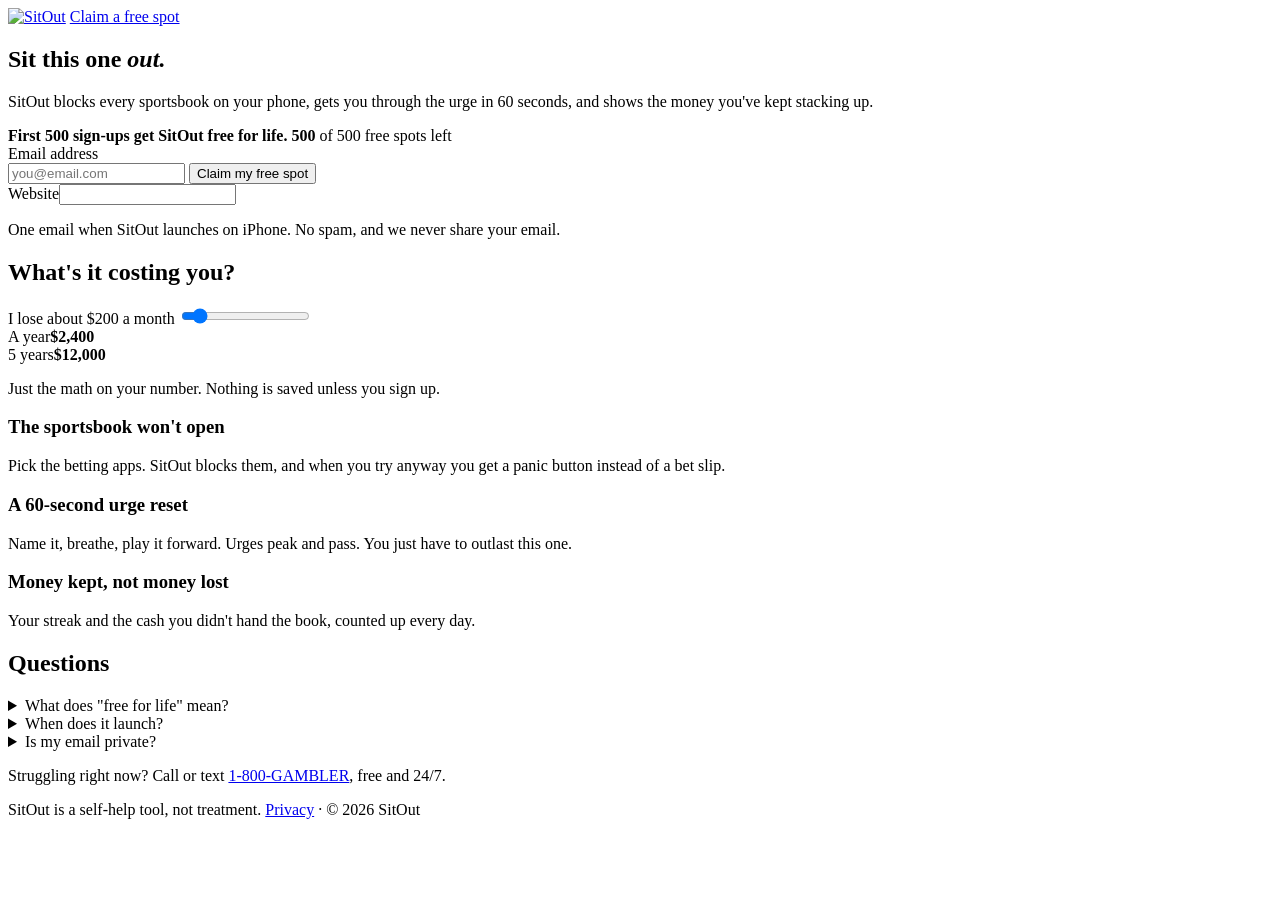
==== index.html @ 0b38dc7e "SitOut waitlist page: HTML, privacy page, config, README" ====
<!doctype html>
<html lang="en">
<head>
  <meta charset="utf-8">
  <meta name="viewport" content="width=device-width, initial-scale=1, viewport-fit=cover">
  <title>SitOut: Quit Sports Betting</title>
  <meta name="description" content="SitOut blocks every sportsbook on your phone, gets you through the urge, and shows the money you've kept. The first 500 people get it free.">
  <meta name="theme-color" content="#0A110E">
  <meta property="og:title" content="SitOut: Sit this one out.">
  <meta property="og:description" content="The app that switches off the sportsbook. First 500 sign-ups get it free.">
  <meta property="og:image" content="assets/og.png">
  <meta name="twitter:card" content="summary_large_image">
  <link rel="icon" type="image/png" href="assets/favicon.png">
  <link rel="apple-touch-icon" href="assets/apple-touch-icon.png">
  <link rel="stylesheet" href="assets/styles.css">
  <script src="config.js"></script>
  <script src="assets/motion.min.js" defer></script>
  <script src="assets/app.js" defer></script>
</head>
<body>
  <header class="top">
    <a href="#" class="brand" aria-label="SitOut home"><img src="assets/logo.svg" alt="SitOut" height="34"></a>
    <a href="#join" class="top-cta">Claim a free spot</a>
  </header>

  <main>
    <section class="hero" id="join">
      <div class="switch" aria-hidden="true"><span class="knob"></span></div>
      <h1 class="headline"><span>Sit this one</span> <em>out.</em></h1>
      <p class="lede">SitOut blocks every sportsbook on your phone, gets you through the urge in 60 seconds, and shows the money you've kept stacking up.</p>

      <div class="founding" aria-live="polite">
        <div class="founding-row">
          <strong>First 500 sign-ups get SitOut free for life.</strong>
          <span class="spots"><b id="spots">500</b> of 500 free spots left</span>
        </div>
        <div class="bar"><i id="bar"></i></div>
      </div>

      <form id="form" class="card" novalidate>
        <label for="email" class="sr">Email address</label>
        <div class="field">
          <input id="email" name="email" type="email" inputmode="email" autocomplete="email" placeholder="you@email.com" required maxlength="254">
          <button id="submit" type="submit">Claim my free spot</button>
        </div>
        <!-- honeypot: hidden from people, bots fill it -->
        <div class="hp" aria-hidden="true"><label for="website">Website</label><input id="website" name="website" tabindex="-1" autocomplete="off"></div>
        <div id="captcha" class="captcha"></div>
        <p id="msg" class="msg" role="status"></p>
        <p class="fine">One email when SitOut launches on iPhone. No spam, and we never share your email.</p>
      </form>

      <div id="done" class="card done" hidden>
        <div class="switch small off" aria-hidden="true"><span class="knob"></span></div>
        <h2 id="done-title">You're in.</h2>
        <p id="done-body"></p>
      </div>
    </section>

    <section class="calc" aria-labelledby="calc-h">
      <h2 id="calc-h">What's it costing you?</h2>
      <label for="loss" class="calc-label">I lose about <output id="loss-out">$200</output> a month</label>
      <input id="loss" type="range" min="0" max="2000" step="25" value="200">
      <div class="calc-result">
        <div><span>A year</span><b id="yr">$2,400</b></div>
        <div><span>5 years</span><b id="fy">$12,000</b></div>
      </div>
      <p class="fine">Just the math on your number. Nothing is saved unless you sign up.</p>
    </section>

    <section class="features">
      <article>
        <h3>The sportsbook won't open</h3>
        <p>Pick the betting apps. SitOut blocks them, and when you try anyway you get a panic button instead of a bet slip.</p>
      </article>
      <article>
        <h3>A 60-second urge reset</h3>
        <p>Name it, breathe, play it forward. Urges peak and pass. You just have to outlast this one.</p>
      </article>
      <article>
        <h3>Money kept, not money lost</h3>
        <p>Your streak and the cash you didn't hand the book, counted up every day.</p>
      </article>
    </section>

    <section class="faq">
      <h2>Questions</h2>
      <details><summary>What does "free for life" mean?</summary><p>The first 500 people on this list get full access to SitOut at no cost, including after the paywall launches for everyone else.</p></details>
      <details><summary>When does it launch?</summary><p>iPhone first. Everyone on the list gets one email the day it's ready.</p></details>
      <details><summary>Is my email private?</summary><p>Yes. It's used only to tell you SitOut is live and send your free access. It's never sold or shared.</p></details>
    </section>
  </main>

  <footer>
    <p class="help">Struggling right now? Call or text <a href="tel:18004262537">1-800-GAMBLER</a>, free and 24/7.</p>
    <p class="legal">SitOut is a self-help tool, not treatment. <a href="privacy.html">Privacy</a> · © 2026 SitOut</p>
  </footer>
</body>
</html>
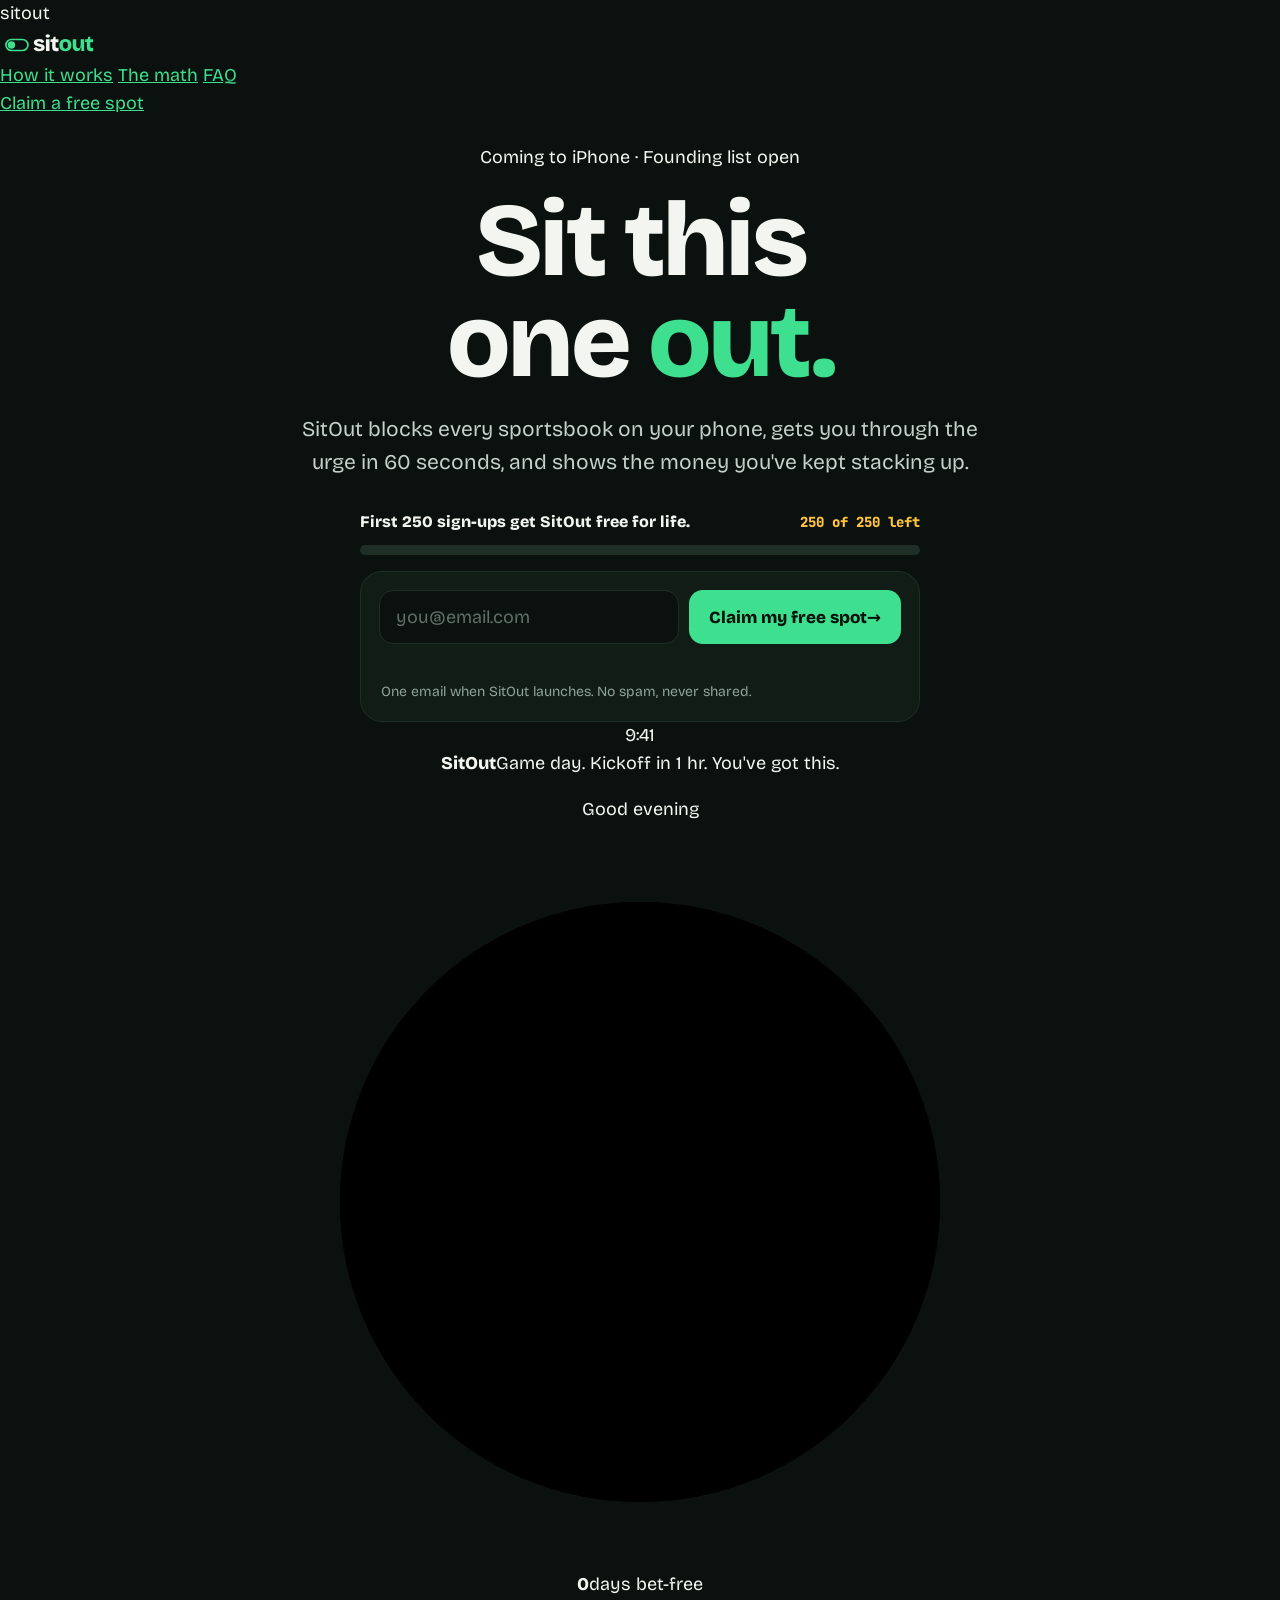
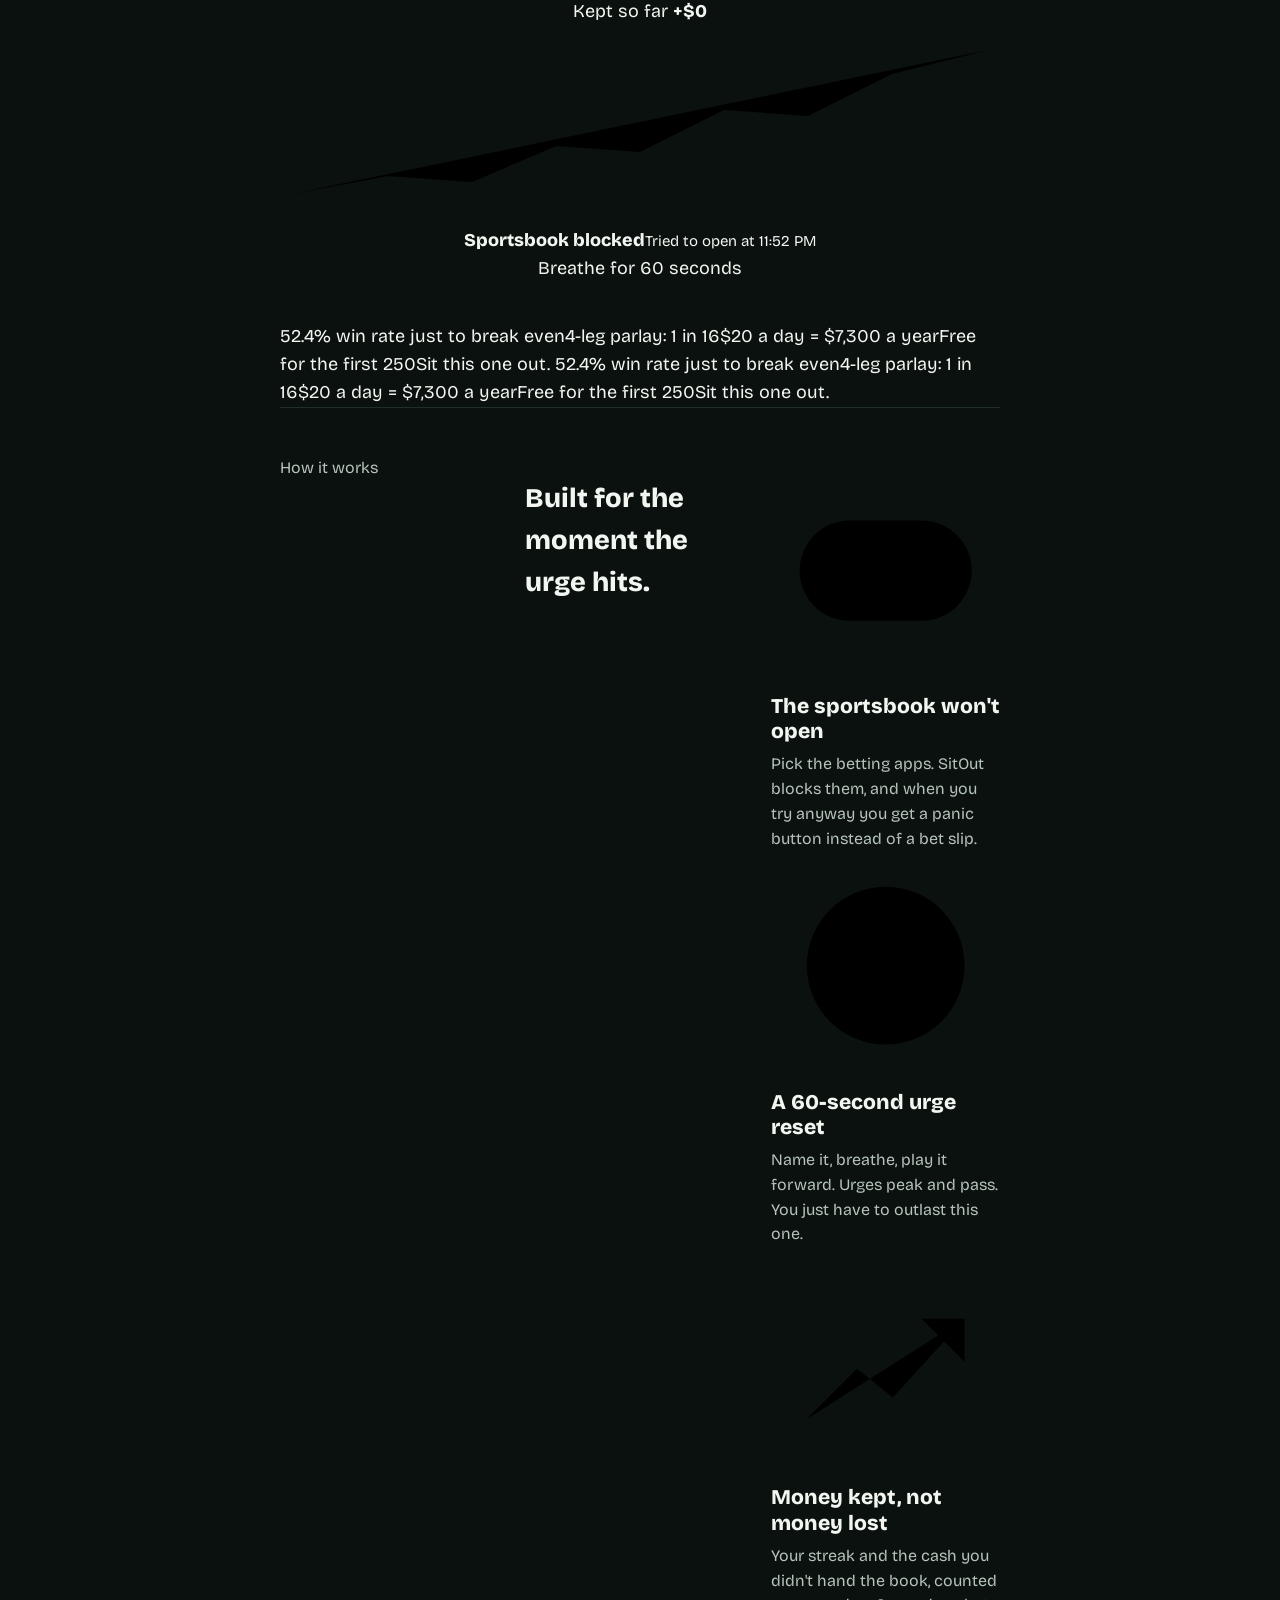
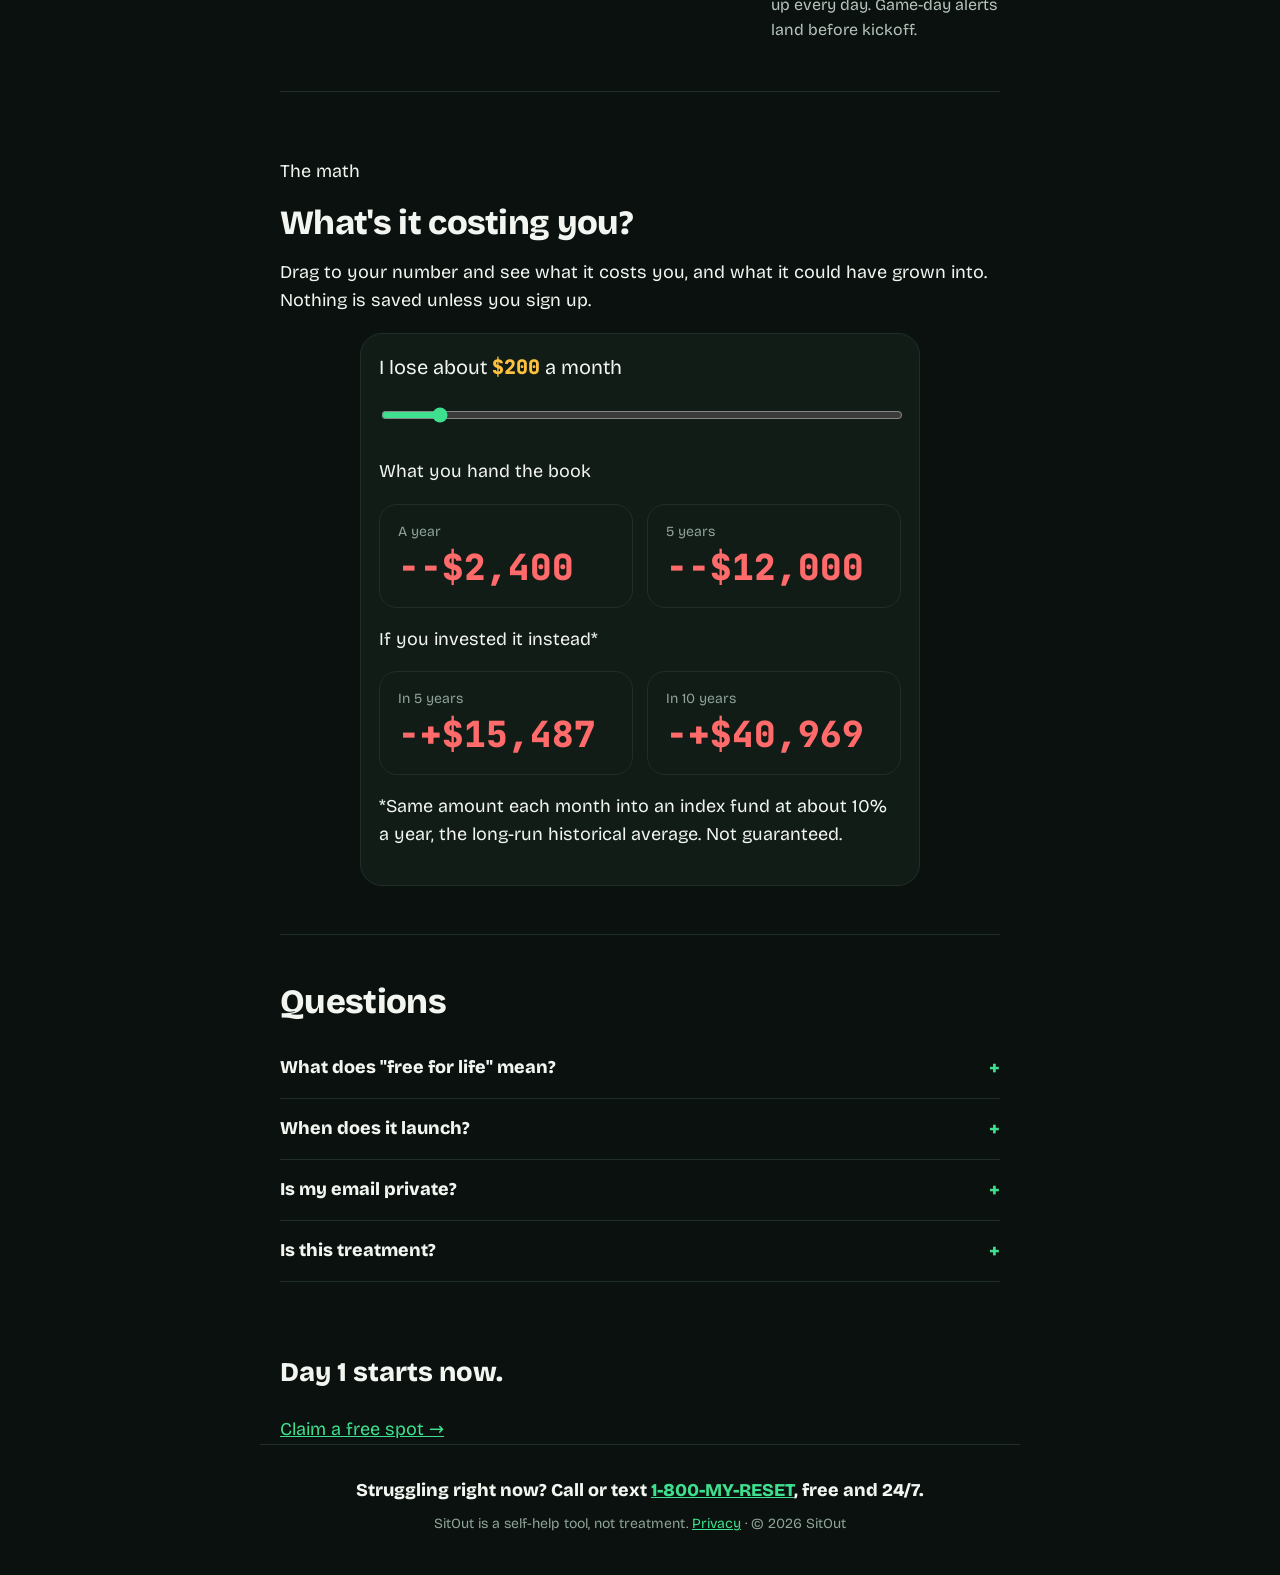
==== commit 9e87c1f1: "Launch page redesign, 250 spots, MY-RESET" ====
--- a/index.html
+++ b/index.html
@@ -1,98 +1,181 @@
 <!doctype html>
-<html lang="en">
+<html lang="en" class="no-js">
 <head>
   <meta charset="utf-8">
   <meta name="viewport" content="width=device-width, initial-scale=1, viewport-fit=cover">
   <title>SitOut: Quit Sports Betting</title>
-  <meta name="description" content="SitOut blocks every sportsbook on your phone, gets you through the urge, and shows the money you've kept. The first 500 people get it free.">
+  <meta name="description" content="SitOut blocks every sportsbook on your phone, gets you through the urge, and shows the money you've kept. The first 250 people get it free.">
   <meta name="theme-color" content="#0A110E">
   <meta property="og:title" content="SitOut: Sit this one out.">
-  <meta property="og:description" content="The app that switches off the sportsbook. First 500 sign-ups get it free.">
+  <meta property="og:description" content="The app that switches off the sportsbook. First 250 sign-ups get it free.">
   <meta property="og:image" content="assets/og.png">
   <meta name="twitter:card" content="summary_large_image">
   <link rel="icon" type="image/png" href="assets/favicon.png">
   <link rel="apple-touch-icon" href="assets/apple-touch-icon.png">
+  <link rel="preload" href="assets/fonts/bricolage-grotesque-latin-800-normal.woff2" as="font" type="font/woff2" crossorigin>
   <link rel="stylesheet" href="assets/styles.css">
+  <script>document.documentElement.classList.replace("no-js","js");try{if(sessionStorage.getItem("sitout-intro"))document.documentElement.classList.add("seen")}catch(e){}</script>
   <script src="config.js"></script>
   <script src="assets/motion.min.js" defer></script>
   <script src="assets/app.js" defer></script>
 </head>
 <body>
-  <header class="top">
-    <a href="#" class="brand" aria-label="SitOut home"><img src="assets/logo.svg" alt="SitOut" height="34"></a>
-    <a href="#join" class="top-cta">Claim a free spot</a>
+  <!-- Brand intro: the switch clicks off, the wordmark lands, the page wipes in -->
+  <div id="intro" aria-hidden="true">
+    <div class="intro-switch"><span class="knob"></span></div>
+    <div class="intro-word"><span>s</span><span>i</span><span>t</span><span class="g">o</span><span class="g">u</span><span class="g">t</span></div>
+  </div>
+
+  <header class="nav" id="nav">
+    <a href="#" class="brand" aria-label="SitOut home"><img src="assets/logo.svg" alt="SitOut" height="30"></a>
+    <nav class="nav-links" aria-label="Sections">
+      <a href="#how">How it works</a>
+      <a href="#cost">The math</a>
+      <a href="#faq">FAQ</a>
+    </nav>
+    <a href="#join" class="nav-cta">Claim a free spot</a>
   </header>
 
   <main>
     <section class="hero" id="join">
-      <div class="switch" aria-hidden="true"><span class="knob"></span></div>
-      <h1 class="headline"><span>Sit this one</span> <em>out.</em></h1>
-      <p class="lede">SitOut blocks every sportsbook on your phone, gets you through the urge in 60 seconds, and shows the money you've kept stacking up.</p>
+      <div class="hero-copy">
+        <p class="eyebrow reveal"><span class="pulse"></span>Coming to iPhone · Founding list open</p>
+        <h1 class="headline">
+          <span class="line"><span class="word">Sit</span> <span class="word">this</span></span>
+          <span class="line"><span class="word">one</span> <em class="word">out.</em></span>
+        </h1>
+        <p class="lede reveal">SitOut blocks every sportsbook on your phone, gets you through the urge in 60 seconds, and shows the money you've kept stacking up.</p>
 
-      <div class="founding" aria-live="polite">
-        <div class="founding-row">
-          <strong>First 500 sign-ups get SitOut free for life.</strong>
-          <span class="spots"><b id="spots">500</b> of 500 free spots left</span>
+        <div class="founding reveal" aria-live="polite">
+          <div class="founding-row">
+            <strong>First 250 sign-ups get SitOut free for life.</strong>
+            <span class="spots"><b id="spots">250</b> of 250 left</span>
+          </div>
+          <div class="bar"><i id="bar"></i></div>
         </div>
-        <div class="bar"><i id="bar"></i></div>
+
+        <form id="form" class="card form reveal" novalidate>
+          <label for="email" class="sr">Email address</label>
+          <div class="field">
+            <input id="email" name="email" type="email" inputmode="email" autocomplete="email" placeholder="you@email.com" required maxlength="254">
+            <button id="submit" type="submit"><span class="btn-label">Claim my free spot</span><span class="btn-arrow" aria-hidden="true">→</span></button>
+          </div>
+          <div class="hp" aria-hidden="true"><label for="website">Website</label><input id="website" name="website" tabindex="-1" autocomplete="off"></div>
+          <p id="msg" class="msg" role="status"></p>
+          <p class="fine">One email when SitOut launches. No spam, never shared.</p>
+        </form>
+
+        <div id="done" class="card done" hidden>
+          <div class="mini-switch" aria-hidden="true"><span class="knob"></span></div>
+          <div>
+            <h2 id="done-title">You're in.</h2>
+            <p id="done-body"></p>
+          </div>
+        </div>
       </div>
 
-      <form id="form" class="card" novalidate>
-        <label for="email" class="sr">Email address</label>
-        <div class="field">
-          <input id="email" name="email" type="email" inputmode="email" autocomplete="email" placeholder="you@email.com" required maxlength="254">
-          <button id="submit" type="submit">Claim my free spot</button>
+      <div class="hero-visual" aria-hidden="true">
+        <div class="glow"></div>
+        <div class="phone" id="phone">
+          <div class="island"></div>
+          <div class="screen">
+            <div class="status"><span>9:41</span><span class="status-icons"><i></i><i></i><i></i></span></div>
+            <div class="toast" id="toast">
+              <span class="toast-icon"><span class="knob"></span></span>
+              <span class="toast-text"><b>SitOut</b><span>Game day. Kickoff in 1 hr. You've got this.</span></span>
+            </div>
+            <p class="app-hello">Good evening</p>
+            <div class="ring-card">
+              <svg viewBox="0 0 120 120" class="ring">
+                <circle cx="60" cy="60" r="50" class="ring-bg"/>
+                <circle cx="60" cy="60" r="50" class="ring-fg" id="ring"/>
+              </svg>
+              <div class="ring-label"><b id="streak">0</b><span>days bet-free</span></div>
+            </div>
+            <div class="kept-card">
+              <span>Kept so far</span>
+              <b>+$<span id="kept">0</span></b>
+              <svg viewBox="0 0 120 32" class="spark"><path id="spark" d="M2 28 L18 25 L32 26 L46 20 L60 21 L74 14 L88 15 L102 8 L118 4"/></svg>
+            </div>
+            <div class="shield-card">
+              <div class="shield-top"><span class="mini-switch on"><span class="knob"></span></span><span><b>Sportsbook blocked</b><small>Tried to open at 11:52 PM</small></span></div>
+              <div class="shield-btn">Breathe for 60 seconds</div>
+            </div>
+            <div class="tabbar"><i class="on"></i><i></i><i></i><i></i></div>
+          </div>
         </div>
-        <!-- honeypot: hidden from people, bots fill it -->
-        <div class="hp" aria-hidden="true"><label for="website">Website</label><input id="website" name="website" tabindex="-1" autocomplete="off"></div>
-        <div id="captcha" class="captcha"></div>
-        <p id="msg" class="msg" role="status"></p>
-        <p class="fine">One email when SitOut launches on iPhone. No spam, and we never share your email.</p>
-      </form>
-
-      <div id="done" class="card done" hidden>
-        <div class="switch small off" aria-hidden="true"><span class="knob"></span></div>
-        <h2 id="done-title">You're in.</h2>
-        <p id="done-body"></p>
       </div>
     </section>
 
-    <section class="calc" aria-labelledby="calc-h">
-      <h2 id="calc-h">What's it costing you?</h2>
-      <label for="loss" class="calc-label">I lose about <output id="loss-out">$200</output> a month</label>
-      <input id="loss" type="range" min="0" max="2000" step="25" value="200">
-      <div class="calc-result">
-        <div><span>A year</span><b id="yr">$2,400</b></div>
-        <div><span>5 years</span><b id="fy">$12,000</b></div>
+    <div class="ticker" aria-label="Betting math">
+      <div class="track">
+        <span>52.4% win rate just to break even</span><span>4-leg parlay: 1 in 16</span><span>$20 a day = $7,300 a year</span><span>Free for the first 250</span><span>Sit this one out.</span>
+        <span aria-hidden="true">52.4% win rate just to break even</span><span aria-hidden="true">4-leg parlay: 1 in 16</span><span aria-hidden="true">$20 a day = $7,300 a year</span><span aria-hidden="true">Free for the first 250</span><span aria-hidden="true">Sit this one out.</span>
       </div>
-      <p class="fine">Just the math on your number. Nothing is saved unless you sign up.</p>
+    </div>
+
+    <section class="features" id="how">
+      <p class="kicker reveal-on-scroll">How it works</p>
+      <h2 class="section-title reveal-on-scroll">Built for the moment the urge hits.</h2>
+      <div class="cards">
+        <article class="feature reveal-on-scroll">
+          <svg class="icon" viewBox="0 0 32 32" aria-hidden="true"><rect x="4" y="9" width="24" height="14" rx="7"/><circle cx="11" cy="16" r="4"/></svg>
+          <h3>The sportsbook won't open</h3>
+          <p>Pick the betting apps. SitOut blocks them, and when you try anyway you get a panic button instead of a bet slip.</p>
+        </article>
+        <article class="feature reveal-on-scroll">
+          <svg class="icon" viewBox="0 0 32 32" aria-hidden="true"><circle cx="16" cy="16" r="11"/><path d="M16 9v7l4 3"/></svg>
+          <h3>A 60-second urge reset</h3>
+          <p>Name it, breathe, play it forward. Urges peak and pass. You just have to outlast this one.</p>
+        </article>
+        <article class="feature reveal-on-scroll">
+          <svg class="icon" viewBox="0 0 32 32" aria-hidden="true"><path d="M5 24l7-7 5 4 10-11"/><path d="M21 10h6v6"/></svg>
+          <h3>Money kept, not money lost</h3>
+          <p>Your streak and the cash you didn't hand the book, counted up every day. Game-day alerts land before kickoff.</p>
+        </article>
+      </div>
     </section>
 
-    <section class="features">
-      <article>
-        <h3>The sportsbook won't open</h3>
-        <p>Pick the betting apps. SitOut blocks them, and when you try anyway you get a panic button instead of a bet slip.</p>
-      </article>
-      <article>
-        <h3>A 60-second urge reset</h3>
-        <p>Name it, breathe, play it forward. Urges peak and pass. You just have to outlast this one.</p>
-      </article>
-      <article>
-        <h3>Money kept, not money lost</h3>
-        <p>Your streak and the cash you didn't hand the book, counted up every day.</p>
-      </article>
+    <section class="calc" id="cost" aria-labelledby="calc-h">
+      <div class="calc-copy reveal-on-scroll">
+        <p class="kicker">The math</p>
+        <h2 id="calc-h" class="section-title">What's it costing you?</h2>
+        <p class="sub">Drag to your number and see what it costs you, and what it could have grown into. Nothing is saved unless you sign up.</p>
+      </div>
+      <div class="calc-panel card reveal-on-scroll">
+        <label for="loss" class="calc-label">I lose about <output id="loss-out">$200</output> a month</label>
+        <input id="loss" type="range" min="0" max="2000" step="25" value="200">
+        <p class="calc-row-label">What you hand the book</p>
+        <div class="calc-result">
+          <div><span>A year</span><b id="yr">−$2,400</b></div>
+          <div><span>5 years</span><b id="fy">−$12,000</b></div>
+        </div>
+        <p class="calc-row-label">If you invested it instead*</p>
+        <div class="calc-result invest">
+          <div><span>In 5 years</span><b id="i5">+$15,487</b></div>
+          <div><span>In 10 years</span><b id="i10">+$40,969</b></div>
+        </div>
+        <p class="calc-note">*Same amount each month into an index fund at about 10% a year, the long-run historical average. Not guaranteed.</p>
+      </div>
     </section>
 
-    <section class="faq">
-      <h2>Questions</h2>
-      <details><summary>What does "free for life" mean?</summary><p>The first 500 people on this list get full access to SitOut at no cost, including after the paywall launches for everyone else.</p></details>
-      <details><summary>When does it launch?</summary><p>iPhone first. Everyone on the list gets one email the day it's ready.</p></details>
-      <details><summary>Is my email private?</summary><p>Yes. It's used only to tell you SitOut is live and send your free access. It's never sold or shared.</p></details>
+    <section class="faq" id="faq">
+      <h2 class="section-title reveal-on-scroll">Questions</h2>
+      <details class="reveal-on-scroll"><summary>What does "free for life" mean?</summary><p>The first 250 people on this list get full access to SitOut at no cost, including after the paywall launches for everyone else.</p></details>
+      <details class="reveal-on-scroll"><summary>When does it launch?</summary><p>iPhone first. Everyone on the list gets one email the day it's ready.</p></details>
+      <details class="reveal-on-scroll"><summary>Is my email private?</summary><p>Yes. It's used only to tell you SitOut is live and send your free access. It's never sold or shared.</p></details>
+      <details class="reveal-on-scroll"><summary>Is this treatment?</summary><p>No. SitOut is a self-help tool. If you're struggling right now, call or text 1-800-MY-RESET, free and 24/7.</p></details>
+    </section>
+
+    <section class="final reveal-on-scroll">
+      <div class="mini-switch big" aria-hidden="true"><span class="knob"></span></div>
+      <h2>Day 1 starts now.</h2>
+      <a href="#join" class="final-cta">Claim a free spot <span aria-hidden="true">→</span></a>
     </section>
   </main>
 
   <footer>
-    <p class="help">Struggling right now? Call or text <a href="tel:18004262537">1-800-GAMBLER</a>, free and 24/7.</p>
+    <p class="help">Struggling right now? Call or text <a href="tel:18006973738">1-800-MY-RESET</a>, free and 24/7.</p>
     <p class="legal">SitOut is a self-help tool, not treatment. <a href="privacy.html">Privacy</a> · © 2026 SitOut</p>
   </footer>
 </body>
--- a/assets/styles.css
+++ b/assets/styles.css
@@ -0,0 +1,101 @@
+/* SitOut waitlist. Single dark look, on purpose: it matches the app icon and videos. */
+@font-face{font-family:"Bricolage";font-weight:800;font-display:swap;src:url(fonts/bricolage-grotesque-latin-800-normal.woff2) format("woff2")}
+@font-face{font-family:"Bricolage";font-weight:400;font-display:swap;src:url(fonts/bricolage-grotesque-latin-400-normal.woff2) format("woff2")}
+@font-face{font-family:"JBM";font-weight:800;font-display:swap;src:url(fonts/jetbrains-mono-latin-800-normal.woff2) format("woff2")}
+:root{
+  --night:#0A110E; --panel:#111c17; --line:#1f2f28; --green:#3EE08F; --green-ink:#06130c;
+  --chalk:#F2F5F0; --slate:#8fa399; --red:#FF6B6B; --amber:#FFC23D;
+  --display:"Bricolage",system-ui,-apple-system,"Segoe UI",sans-serif;
+  --body:"Bricolage",system-ui,-apple-system,"Segoe UI",sans-serif;
+  --mono:"JBM",ui-monospace,Menlo,monospace;
+  color-scheme:dark;
+}
+*{box-sizing:border-box}
+html{-webkit-text-size-adjust:100%}
+body{margin:0;background:var(--night);color:var(--chalk);font:400 18px/1.55 var(--body);
+  background-image:radial-gradient(900px 600px at 50% -10%,rgba(62,224,143,.10),transparent 70%)}
+a{color:var(--green)}
+.sr{position:absolute;width:1px;height:1px;overflow:hidden;clip:rect(0 0 0 0)}
+.top{display:flex;justify-content:space-between;align-items:center;gap:16px;max-width:1080px;margin:0 auto;
+  padding:calc(18px + env(safe-area-inset-top,0px)) 20px 18px}
+.brand img{display:block;height:34px;width:auto}
+.top-cta{font:800 15px var(--body);color:var(--green-ink);background:var(--green);padding:10px 16px;border-radius:99px;text-decoration:none;white-space:nowrap}
+.top-cta:focus-visible,button:focus-visible,input:focus-visible,summary:focus-visible{outline:3px solid var(--amber);outline-offset:3px}
+main{max-width:760px;margin:0 auto;padding:0 20px}
+
+/* switch mark */
+.switch{--w:132px;--h:72px;--b:7px;width:var(--w);height:var(--h);border:var(--b) solid var(--green);border-radius:99px;
+  background:var(--green);position:relative;margin:36px auto 28px}
+.switch .knob{position:absolute;top:calc((var(--h) - 2*var(--b) - var(--k))/2);left:7px;--k:44px;width:var(--k);height:var(--k);border-radius:50%;
+  background:var(--night);transform:translateX(calc(var(--w) - 2*var(--b) - var(--k) - 14px))}
+.switch.off{background:transparent}
+.switch.off .knob{background:var(--green);transform:none}
+.switch.small{--w:88px;--h:48px;--b:5px;margin:0 0 14px}
+.switch.small .knob{--k:28px;left:5px}
+
+.hero{text-align:center;padding-block:8px 40px}
+.headline{font:800 clamp(52px,12vw,104px)/0.98 var(--display);letter-spacing:-0.035em;margin:0 0 20px;text-wrap:balance}
+.headline em{font-style:normal;color:var(--green)}
+.lede{font-size:clamp(18px,2.4vw,21px);color:#c5d1ca;max-width:34em;margin:0 auto 32px;text-wrap:pretty}
+
+.founding{max-width:560px;margin:0 auto 16px;text-align:left}
+.founding-row{display:flex;justify-content:space-between;align-items:baseline;gap:12px;flex-wrap:wrap;margin-bottom:10px;font-size:16px}
+.founding-row strong{font-weight:800}
+.spots{font:800 14px var(--mono);color:var(--amber);font-variant-numeric:tabular-nums;white-space:nowrap}
+.bar{height:10px;border-radius:99px;background:var(--line);overflow:hidden}
+.bar i{display:block;height:100%;width:0;background:var(--amber);border-radius:99px}
+
+.card{max-width:560px;margin:0 auto;background:var(--panel);border:1px solid var(--line);border-radius:22px;padding:18px;text-align:left}
+.field{display:flex;gap:10px;flex-wrap:wrap}
+.field input{flex:1 1 220px;min-width:0;font:400 18px var(--body);color:var(--chalk);background:var(--night);border:1.5px solid var(--line);
+  border-radius:14px;padding:15px 16px}
+.field input::placeholder{color:#5f7168}
+.field input:focus{border-color:var(--green);outline:none}
+button{font:800 17px var(--body);color:var(--green-ink);background:var(--green);border:0;border-radius:14px;padding:15px 20px;cursor:pointer;flex:0 0 auto}
+button:hover{filter:brightness(1.06)}
+button[disabled]{opacity:.55;cursor:not-allowed}
+.hp{position:absolute;left:-9999px;width:1px;height:1px;overflow:hidden}
+.captcha{min-height:0;margin-top:12px}
+.captcha:empty{margin-top:0}
+.msg{min-height:1.4em;margin:10px 2px 0;font-size:15px}
+.msg.err{color:var(--red)} .msg.ok{color:var(--green)}
+.fine{font-size:14px;color:var(--slate);margin:6px 2px 0}
+.done{text-align:center;padding:28px 20px}
+.done .switch{margin:0 auto 14px}
+.done h2{font:800 30px/1.15 var(--display);margin:0 0 8px;letter-spacing:-0.02em}
+.done p{margin:0;color:#c5d1ca}
+
+.calc{border-top:1px solid var(--line);padding-block:48px}
+.calc h2,.faq h2{font:800 34px/1.1 var(--display);letter-spacing:-0.02em;margin:0 0 18px}
+.calc-label{display:block;font-size:20px;margin-bottom:14px}
+.calc-label output{font:800 20px var(--mono);color:var(--amber)}
+input[type=range]{width:100%;accent-color:var(--green);height:32px}
+.calc-result{display:grid;grid-template-columns:1fr 1fr;gap:14px;margin-top:16px}
+.calc-result div{background:var(--panel);border:1px solid var(--line);border-radius:18px;padding:16px 18px;min-width:0}
+.calc-result span{display:block;font-size:14px;color:var(--slate)}
+.calc-result b{font:800 clamp(24px,5vw,36px) var(--mono);color:var(--red);font-variant-numeric:tabular-nums}
+.calc-result b::before{content:"\2212"}
+
+.features{display:grid;grid-template-columns:repeat(3,1fr);gap:16px;border-top:1px solid var(--line);padding-block:48px}
+.features article{min-width:0}
+.features h3{font:800 21px/1.2 var(--display);margin:0 0 8px}
+.features p{margin:0;color:#b6c4bc;font-size:16px}
+
+.faq{border-top:1px solid var(--line);padding-block:48px}
+details{border-bottom:1px solid var(--line);padding:16px 0}
+summary{font-weight:800;cursor:pointer;list-style:none}
+summary::-webkit-details-marker{display:none}
+summary::after{content:"+";float:right;color:var(--green);font-family:var(--mono)}
+details[open] summary::after{content:"\2212"}
+details p{margin:10px 0 0;color:#b6c4bc}
+
+footer{max-width:760px;margin:0 auto;padding:32px 20px calc(40px + env(safe-area-inset-bottom,0px));border-top:1px solid var(--line);text-align:center}
+.help{font-weight:800;margin:0 0 8px}
+.legal{font-size:14px;color:var(--slate);margin:0}
+
+@media (max-width:640px){
+  .features{grid-template-columns:1fr}
+  .field button{flex:1 1 100%}
+  .top-cta{padding:8px 12px;font-size:14px}
+}
+@media (prefers-reduced-motion:reduce){*{animation:none!important;transition:none!important}}
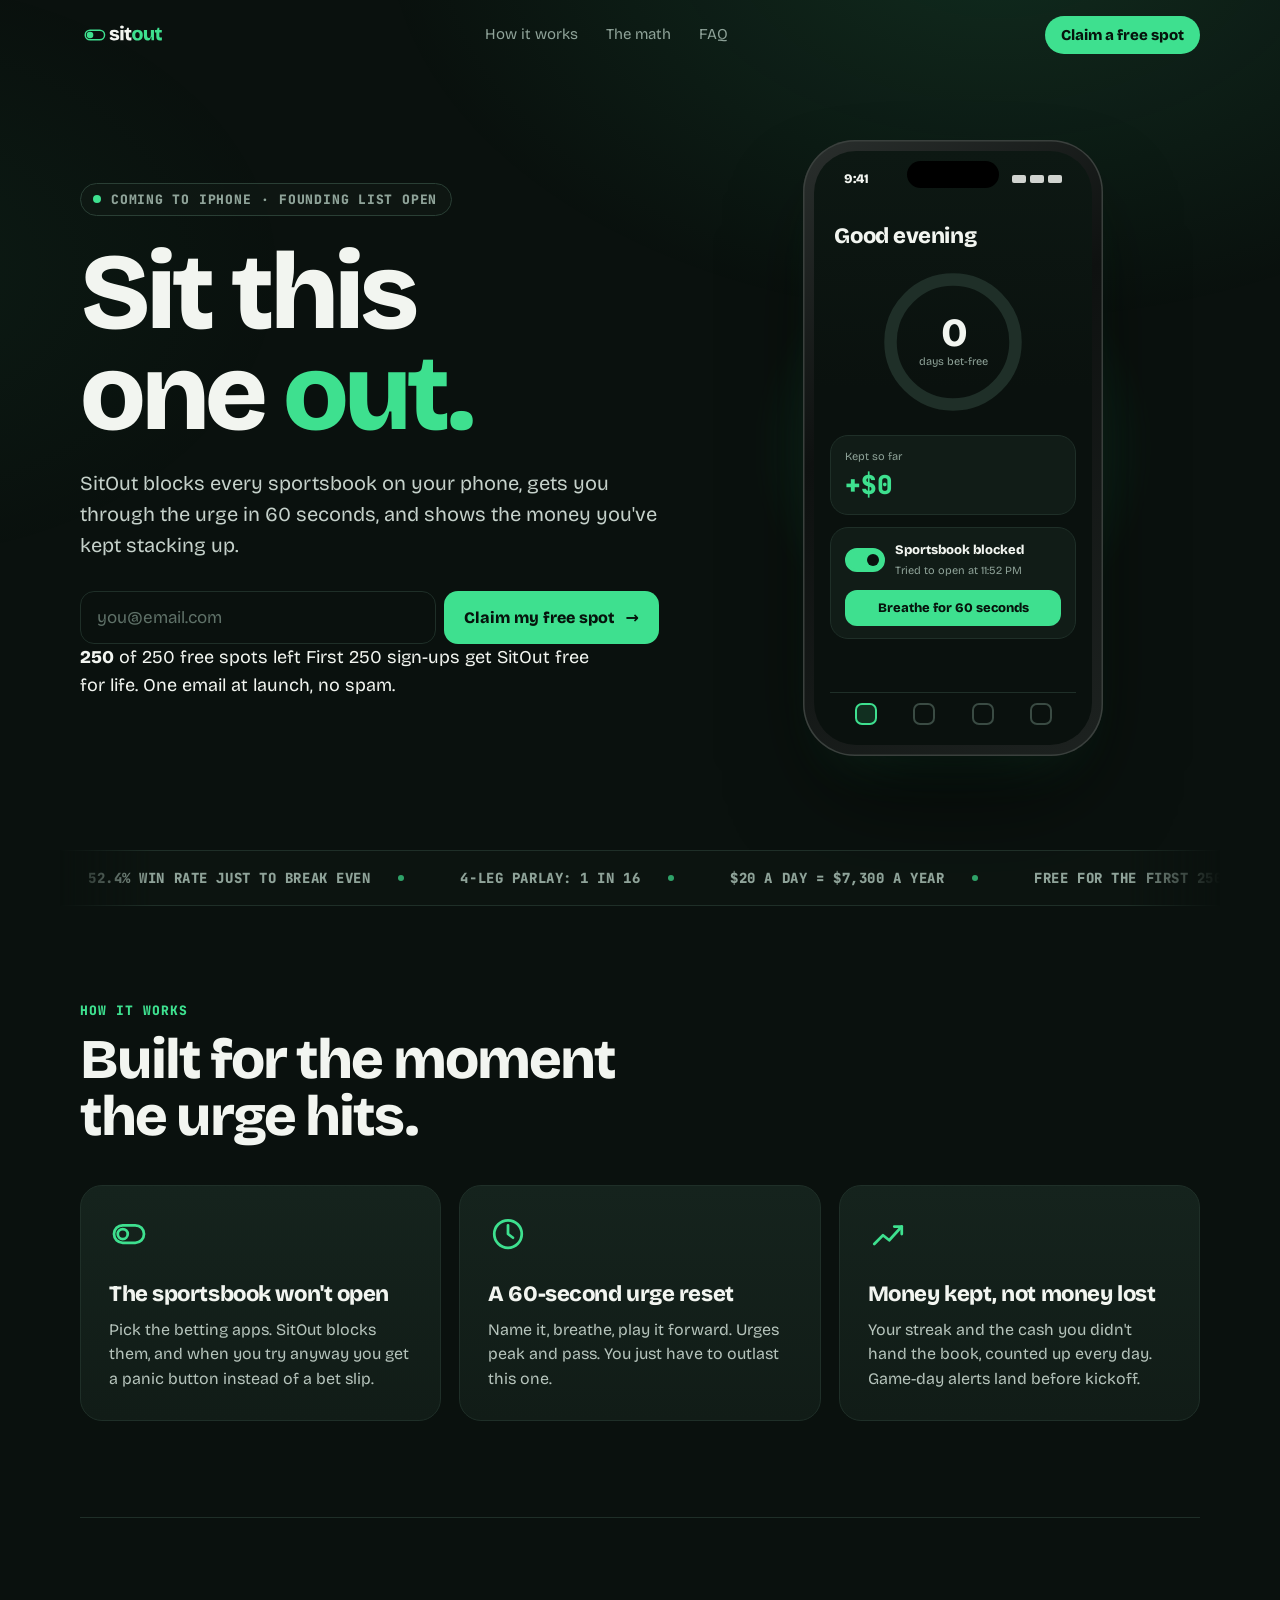
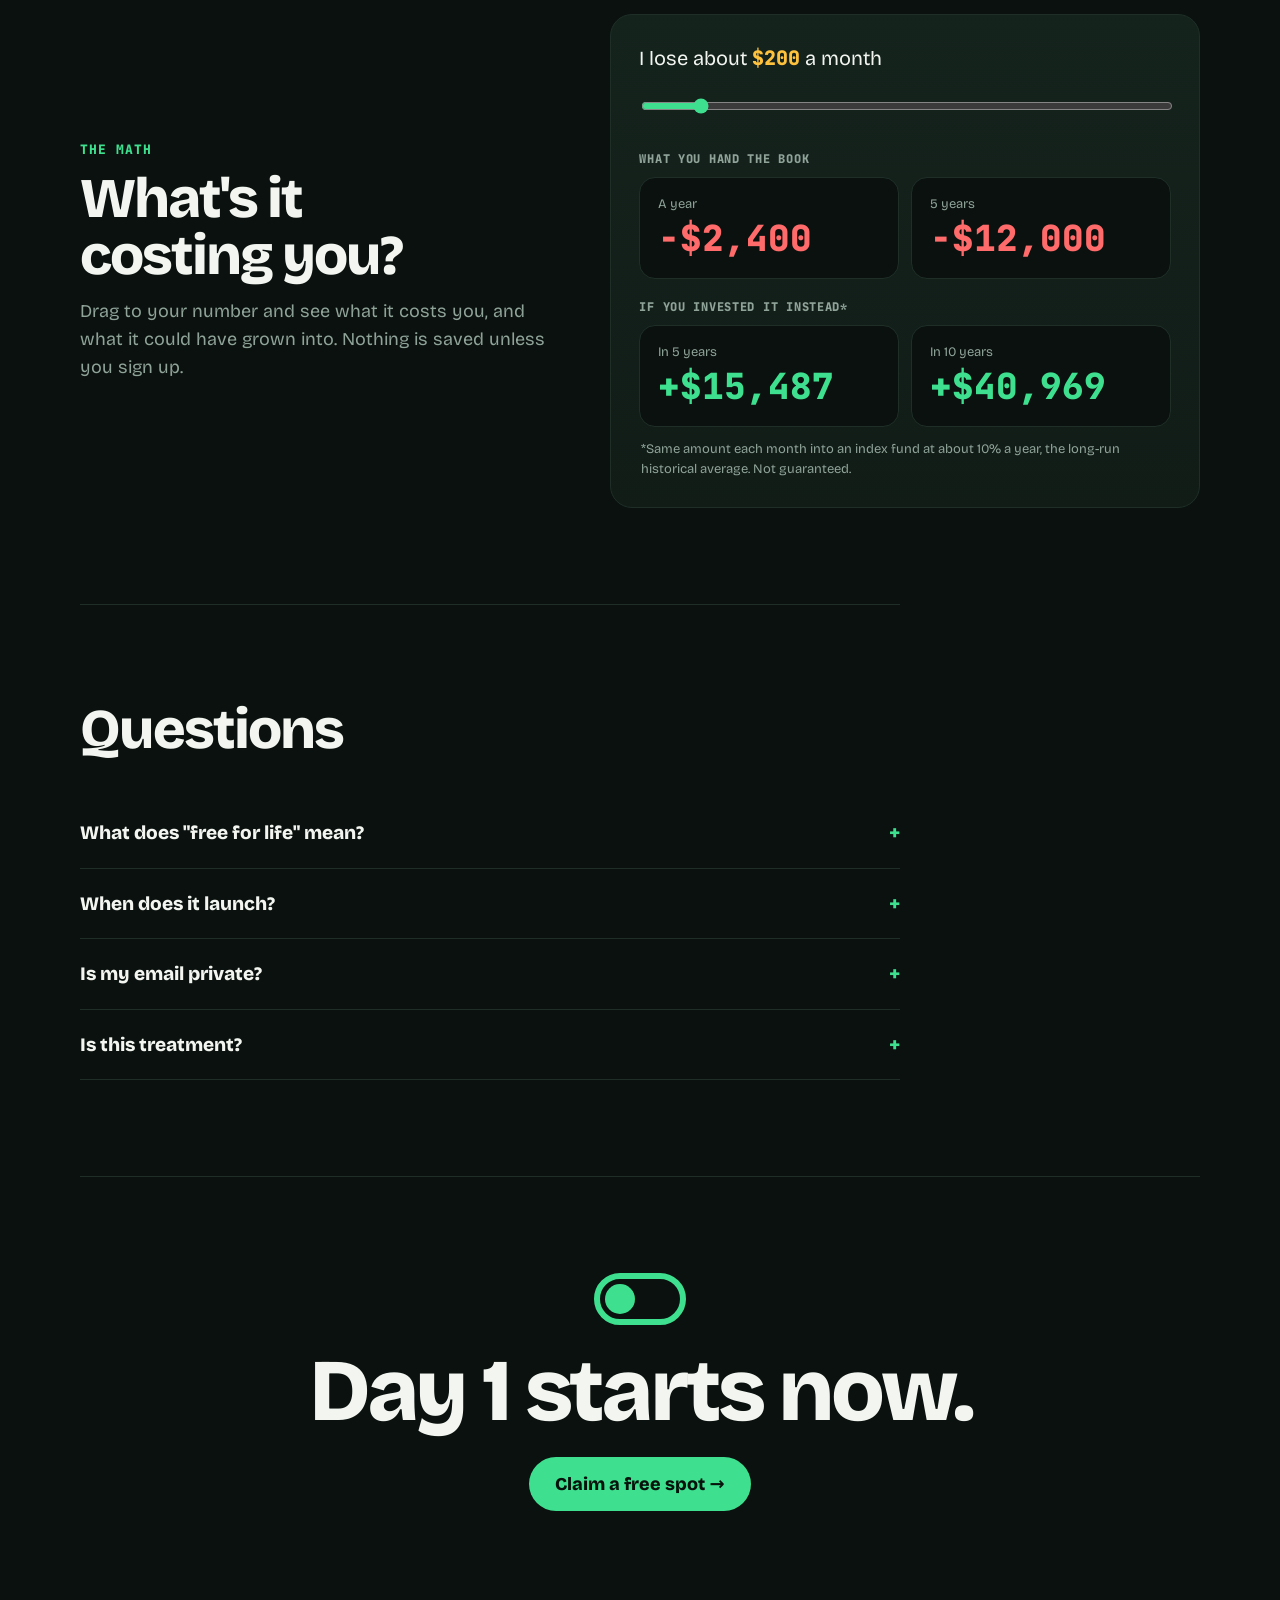
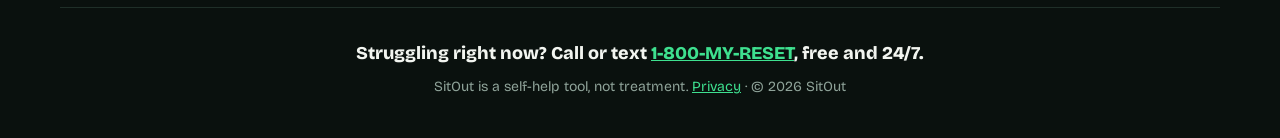
==== commit 086129d7: "Cleaner signup field and spots pill" ====
--- a/index.html
+++ b/index.html
@@ -39,22 +39,14 @@
   <main>
     <section class="hero" id="join">
       <div class="hero-copy">
-        <p class="eyebrow reveal"><span class="pulse"></span>Coming to iPhone · Founding list open</p>
+        <p class="eyebrow reveal"><span class="pulse"></span>Coming to iPhone<span class="eb-extra"> · Founding list open</span></p>
         <h1 class="headline">
           <span class="line"><span class="word">Sit</span> <span class="word">this</span></span>
           <span class="line"><span class="word">one</span> <em class="word">out.</em></span>
         </h1>
         <p class="lede reveal">SitOut blocks every sportsbook on your phone, gets you through the urge in 60 seconds, and shows the money you've kept stacking up.</p>
 
-        <div class="founding reveal" aria-live="polite">
-          <div class="founding-row">
-            <strong>First 250 sign-ups get SitOut free for life.</strong>
-            <span class="spots"><b id="spots">250</b> of 250 left</span>
-          </div>
-          <div class="bar"><i id="bar"></i></div>
-        </div>
-
-        <form id="form" class="card form reveal" novalidate>
+        <form id="form" class="signup reveal" novalidate>
           <label for="email" class="sr">Email address</label>
           <div class="field">
             <input id="email" name="email" type="email" inputmode="email" autocomplete="email" placeholder="you@email.com" required maxlength="254">
@@ -62,8 +54,12 @@
           </div>
           <div class="hp" aria-hidden="true"><label for="website">Website</label><input id="website" name="website" tabindex="-1" autocomplete="off"></div>
           <p id="msg" class="msg" role="status"></p>
-          <p class="fine">One email when SitOut launches. No spam, never shared.</p>
         </form>
+
+        <div class="founding reveal" aria-live="polite">
+          <span class="spots-pill"><span class="meter"><i id="bar"></i></span><span><b id="spots">250</b> of 250 free spots left</span></span>
+          <span class="founding-note" id="founding-note">First 250 sign-ups get SitOut free for life. One email at launch, no spam.</span>
+        </div>
 
         <div id="done" class="card done" hidden>
           <div class="mini-switch" aria-hidden="true"><span class="knob"></span></div>
--- a/assets/styles.css
+++ b/assets/styles.css
@@ -1,101 +1,212 @@
-/* SitOut waitlist. Single dark look, on purpose: it matches the app icon and videos. */
+/* SitOut launch page. One dark look on purpose: it matches the app icon and the videos.
+   Layout: split hero (copy left, live phone right), then full-width sections on a 1120px grid. */
 @font-face{font-family:"Bricolage";font-weight:800;font-display:swap;src:url(fonts/bricolage-grotesque-latin-800-normal.woff2) format("woff2")}
 @font-face{font-family:"Bricolage";font-weight:400;font-display:swap;src:url(fonts/bricolage-grotesque-latin-400-normal.woff2) format("woff2")}
 @font-face{font-family:"JBM";font-weight:800;font-display:swap;src:url(fonts/jetbrains-mono-latin-800-normal.woff2) format("woff2")}
 :root{
-  --night:#0A110E; --panel:#111c17; --line:#1f2f28; --green:#3EE08F; --green-ink:#06130c;
-  --chalk:#F2F5F0; --slate:#8fa399; --red:#FF6B6B; --amber:#FFC23D;
+  --night:#0A110E; --night-2:#0d1612; --panel:#111c17; --panel-2:#15231d; --line:#1f2f28; --line-2:#2a3f35;
+  --green:#3EE08F; --green-ink:#06130c; --chalk:#F2F5F0; --body:#c5d1ca; --slate:#8fa399; --red:#FF6B6B; --amber:#FFC23D;
   --display:"Bricolage",system-ui,-apple-system,"Segoe UI",sans-serif;
-  --body:"Bricolage",system-ui,-apple-system,"Segoe UI",sans-serif;
   --mono:"JBM",ui-monospace,Menlo,monospace;
+  --ease:cubic-bezier(.22,1,.36,1);
   color-scheme:dark;
 }
 *{box-sizing:border-box}
-html{-webkit-text-size-adjust:100%}
-body{margin:0;background:var(--night);color:var(--chalk);font:400 18px/1.55 var(--body);
-  background-image:radial-gradient(900px 600px at 50% -10%,rgba(62,224,143,.10),transparent 70%)}
+[hidden]{display:none!important}
+html{-webkit-text-size-adjust:100%;scroll-behavior:smooth;scroll-padding-top:90px}
+body{margin:0;background:var(--night);color:var(--chalk);font:400 18px/1.55 var(--display);overflow-x:hidden}
+body::before{content:"";position:fixed;inset:0;pointer-events:none;z-index:0;
+  background:radial-gradient(1000px 640px at 78% -8%,rgba(62,224,143,.13),transparent 62%),radial-gradient(700px 500px at -10% 30%,rgba(62,224,143,.05),transparent 60%)}
 a{color:var(--green)}
 .sr{position:absolute;width:1px;height:1px;overflow:hidden;clip:rect(0 0 0 0)}
-.top{display:flex;justify-content:space-between;align-items:center;gap:16px;max-width:1080px;margin:0 auto;
-  padding:calc(18px + env(safe-area-inset-top,0px)) 20px 18px}
-.brand img{display:block;height:34px;width:auto}
-.top-cta{font:800 15px var(--body);color:var(--green-ink);background:var(--green);padding:10px 16px;border-radius:99px;text-decoration:none;white-space:nowrap}
-.top-cta:focus-visible,button:focus-visible,input:focus-visible,summary:focus-visible{outline:3px solid var(--amber);outline-offset:3px}
-main{max-width:760px;margin:0 auto;padding:0 20px}
-
-/* switch mark */
-.switch{--w:132px;--h:72px;--b:7px;width:var(--w);height:var(--h);border:var(--b) solid var(--green);border-radius:99px;
-  background:var(--green);position:relative;margin:36px auto 28px}
-.switch .knob{position:absolute;top:calc((var(--h) - 2*var(--b) - var(--k))/2);left:7px;--k:44px;width:var(--k);height:var(--k);border-radius:50%;
-  background:var(--night);transform:translateX(calc(var(--w) - 2*var(--b) - var(--k) - 14px))}
-.switch.off{background:transparent}
-.switch.off .knob{background:var(--green);transform:none}
-.switch.small{--w:88px;--h:48px;--b:5px;margin:0 0 14px}
-.switch.small .knob{--k:28px;left:5px}
-
-.hero{text-align:center;padding-block:8px 40px}
-.headline{font:800 clamp(52px,12vw,104px)/0.98 var(--display);letter-spacing:-0.035em;margin:0 0 20px;text-wrap:balance}
+:focus-visible{outline:3px solid var(--amber);outline-offset:3px;border-radius:8px}
+main,footer{position:relative;z-index:1}
+
+/* ---------- intro ---------- */
+#intro{position:fixed;inset:0;z-index:50;background:var(--night);display:grid;place-content:center;justify-items:center;gap:26px}
+.seen #intro,.no-js #intro{display:none}
+.intro-switch{--w:150px;--h:82px;width:var(--w);height:var(--h);border:8px solid var(--green);border-radius:99px;background:var(--green);position:relative}
+.intro-switch .knob{position:absolute;top:7px;left:7px;width:52px;height:52px;border-radius:50%;background:var(--night);transform:translateX(68px)}
+.intro-word{font:800 64px/1 var(--display);letter-spacing:-.04em;display:flex;overflow:hidden;padding-bottom:6px}
+.intro-word span{display:inline-block;transform:translateY(110%)}
+.intro-word .g{color:var(--green)}
+
+/* ---------- nav ---------- */
+.nav{position:sticky;top:0;z-index:20;display:flex;align-items:center;justify-content:space-between;gap:20px;
+  max-width:1160px;margin:0 auto;padding:calc(16px + env(safe-area-inset-top,0px)) 20px 16px;transition:padding .35s var(--ease)}
+.nav::before{content:"";position:absolute;inset:0 -100vw;background:rgba(10,17,14,.72);backdrop-filter:blur(14px) saturate(140%);-webkit-backdrop-filter:blur(14px) saturate(140%);
+  border-bottom:1px solid var(--line);opacity:0;transition:opacity .35s var(--ease);z-index:-1}
+.nav.scrolled{padding-top:calc(10px + env(safe-area-inset-top,0px));padding-bottom:10px}
+.nav.scrolled::before{opacity:1}
+.brand img{display:block;height:30px;width:auto}
+.nav-links{display:flex;gap:28px}
+.nav-links a{color:var(--slate);text-decoration:none;font-size:15px;transition:color .2s}
+.nav-links a:hover{color:var(--chalk)}
+.nav-cta{font:800 15px var(--display);color:var(--green-ink);background:var(--green);padding:10px 16px;border-radius:99px;text-decoration:none;white-space:nowrap;
+  transition:transform .2s var(--ease),box-shadow .2s}
+.nav-cta:hover{transform:translateY(-1px);box-shadow:0 8px 24px -8px rgba(62,224,143,.6)}
+
+/* ---------- hero ---------- */
+main{max-width:1160px;margin:0 auto;padding:0 20px}
+.hero{display:grid;grid-template-columns:minmax(0,1.08fr) minmax(0,.92fr);gap:48px;align-items:center;padding-block:48px 72px;min-height:min(780px,calc(100vh - 70px))}
+.eyebrow{display:inline-flex;align-items:center;gap:10px;font:800 13px var(--mono);letter-spacing:.06em;text-transform:uppercase;color:var(--slate);
+  border:1px solid var(--line-2);border-radius:99px;padding:7px 14px 7px 12px;margin:0 0 26px;background:rgba(17,28,23,.6)}
+.pulse{width:8px;height:8px;border-radius:50%;background:var(--green);box-shadow:0 0 0 0 rgba(62,224,143,.6);animation:pulse 2.2s infinite}
+@keyframes pulse{70%{box-shadow:0 0 0 10px rgba(62,224,143,0)}100%{box-shadow:0 0 0 0 rgba(62,224,143,0)}}
+.headline{font:800 clamp(56px,8.4vw,112px)/.94 var(--display);letter-spacing:-.045em;margin:0 0 24px}
+.headline .line{display:block;overflow:hidden;padding-bottom:.08em;margin-bottom:-.08em}
+.headline .word{display:inline-block}
 .headline em{font-style:normal;color:var(--green)}
-.lede{font-size:clamp(18px,2.4vw,21px);color:#c5d1ca;max-width:34em;margin:0 auto 32px;text-wrap:pretty}
-
-.founding{max-width:560px;margin:0 auto 16px;text-align:left}
-.founding-row{display:flex;justify-content:space-between;align-items:baseline;gap:12px;flex-wrap:wrap;margin-bottom:10px;font-size:16px}
+.lede{font-size:clamp(18px,1.6vw,20px);color:var(--body);max-width:31em;margin:0 0 30px;text-wrap:pretty}
+
+.founding{max-width:520px;margin:0 0 14px}
+.founding-row{display:flex;justify-content:space-between;align-items:baseline;gap:12px;flex-wrap:wrap;margin-bottom:10px;font-size:15px}
 .founding-row strong{font-weight:800}
-.spots{font:800 14px var(--mono);color:var(--amber);font-variant-numeric:tabular-nums;white-space:nowrap}
-.bar{height:10px;border-radius:99px;background:var(--line);overflow:hidden}
-.bar i{display:block;height:100%;width:0;background:var(--amber);border-radius:99px}
-
-.card{max-width:560px;margin:0 auto;background:var(--panel);border:1px solid var(--line);border-radius:22px;padding:18px;text-align:left}
-.field{display:flex;gap:10px;flex-wrap:wrap}
-.field input{flex:1 1 220px;min-width:0;font:400 18px var(--body);color:var(--chalk);background:var(--night);border:1.5px solid var(--line);
-  border-radius:14px;padding:15px 16px}
+.spots{font:800 13px var(--mono);color:var(--amber);font-variant-numeric:tabular-nums;white-space:nowrap}
+.bar{height:8px;border-radius:99px;background:var(--line);overflow:hidden}
+.bar i{display:block;height:100%;width:0;background:linear-gradient(90deg,var(--amber),#ffd977);border-radius:99px}
+
+.card{background:linear-gradient(180deg,var(--panel-2),var(--panel));border:1px solid var(--line);border-radius:22px}
+.form{max-width:520px;padding:10px}
+.field{display:flex;gap:8px;flex-wrap:wrap}
+.field input{flex:1 1 220px;min-width:0;font:400 17px var(--display);color:var(--chalk);background:var(--night);border:1.5px solid var(--line);
+  border-radius:14px;padding:15px 16px;transition:border-color .2s,box-shadow .2s}
 .field input::placeholder{color:#5f7168}
-.field input:focus{border-color:var(--green);outline:none}
-button{font:800 17px var(--body);color:var(--green-ink);background:var(--green);border:0;border-radius:14px;padding:15px 20px;cursor:pointer;flex:0 0 auto}
-button:hover{filter:brightness(1.06)}
-button[disabled]{opacity:.55;cursor:not-allowed}
+.field input:focus{border-color:var(--green);outline:none;box-shadow:0 0 0 4px rgba(62,224,143,.14)}
+button{font:800 16px var(--display);color:var(--green-ink);background:var(--green);border:0;border-radius:14px;padding:15px 20px;cursor:pointer;flex:0 0 auto;
+  display:inline-flex;align-items:center;justify-content:center;gap:10px;transition:transform .15s var(--ease),box-shadow .2s,filter .2s}
+button:hover{box-shadow:0 10px 30px -10px rgba(62,224,143,.7)}
+button:hover .btn-arrow{transform:translateX(3px)}
+button:active{transform:scale(.97)}
+.btn-arrow{transition:transform .2s var(--ease)}
+button[disabled]{opacity:.7;cursor:progress}
 .hp{position:absolute;left:-9999px;width:1px;height:1px;overflow:hidden}
-.captcha{min-height:0;margin-top:12px}
-.captcha:empty{margin-top:0}
-.msg{min-height:1.4em;margin:10px 2px 0;font-size:15px}
+.msg{min-height:0;margin:0 6px;font-size:14px}
+.msg:not(:empty){margin:10px 6px 0}
 .msg.err{color:var(--red)} .msg.ok{color:var(--green)}
-.fine{font-size:14px;color:var(--slate);margin:6px 2px 0}
-.done{text-align:center;padding:28px 20px}
-.done .switch{margin:0 auto 14px}
-.done h2{font:800 30px/1.15 var(--display);margin:0 0 8px;letter-spacing:-0.02em}
-.done p{margin:0;color:#c5d1ca}
-
-.calc{border-top:1px solid var(--line);padding-block:48px}
-.calc h2,.faq h2{font:800 34px/1.1 var(--display);letter-spacing:-0.02em;margin:0 0 18px}
+.fine{font-size:13px;color:var(--slate);margin:8px 6px 4px}
+.done{max-width:520px;display:flex;gap:18px;align-items:center;padding:22px}
+.done h2{font:800 24px/1.15 var(--display);margin:0 0 4px;letter-spacing:-.02em}
+.done p{margin:0;color:var(--body);font-size:16px}
+
+.mini-switch{--w:56px;--h:32px;flex:0 0 auto;width:var(--w);height:var(--h);border:4px solid var(--green);border-radius:99px;position:relative}
+.mini-switch .knob{position:absolute;top:3px;left:3px;width:18px;height:18px;border-radius:50%;background:var(--green)}
+.mini-switch.on{background:var(--green)} .mini-switch.on .knob{background:var(--night);left:auto;right:3px}
+.mini-switch.big{--w:92px;--h:52px;border-width:6px}.mini-switch.big .knob{width:30px;height:30px;top:5px;left:5px}
+
+/* ---------- phone ---------- */
+.hero-visual{position:relative;display:grid;place-items:center;min-height:620px}
+.glow{position:absolute;width:440px;height:440px;border-radius:50%;background:radial-gradient(circle,rgba(62,224,143,.22),transparent 65%);filter:blur(10px)}
+.phone{position:relative;width:300px;max-width:100%;aspect-ratio:300/616;border-radius:52px;padding:11px;background:linear-gradient(145deg,#2a2f2d,#0e1110 40%,#1d2220);
+  box-shadow:0 0 0 1.5px #3a403d inset,0 50px 100px -30px rgba(0,0,0,.8),0 30px 60px -40px rgba(62,224,143,.35)}
+.island{position:absolute;top:21px;left:50%;transform:translateX(-50%);width:92px;height:27px;border-radius:20px;background:#000;z-index:3}
+.screen{position:relative;height:100%;border-radius:42px;overflow:hidden;background:linear-gradient(180deg,#0d1813,#0A110E 40%);padding:16px 16px 18px;display:flex;flex-direction:column;gap:12px}
+.status{display:flex;justify-content:space-between;font:800 13px var(--display);padding:4px 14px 8px;color:var(--chalk)}
+.status-icons{display:flex;gap:4px;align-items:center}.status-icons i{width:14px;height:8px;border-radius:2px;background:var(--chalk);opacity:.85}
+.toast{position:absolute;top:56px;left:12px;right:12px;z-index:2;display:flex;gap:10px;align-items:center;padding:10px 12px;border-radius:18px;
+  background:rgba(40,48,45,.82);backdrop-filter:blur(12px);-webkit-backdrop-filter:blur(12px);border:1px solid rgba(255,255,255,.08);font-size:12px;line-height:1.3;
+  transform:translateY(-140%);opacity:0}
+.toast-icon{flex:0 0 auto;width:30px;height:30px;border-radius:8px;background:var(--green);position:relative}
+.toast-icon .knob{position:absolute;left:7px;top:9px;width:16px;height:12px;border:2.5px solid var(--night);border-radius:8px}
+.toast-text b{display:block;font-size:12px}.toast-text span{color:#d6dfda}
+.app-hello{margin:16px 4px 0;font:800 22px var(--display);letter-spacing:-.02em}
+.ring-card{position:relative;display:grid;place-items:center;padding:6px 0}
+.ring{width:150px;height:150px;transform:rotate(-90deg)}
+.ring circle{fill:none;stroke-width:10}
+.ring-bg{stroke:var(--line)}
+.ring-fg{stroke:var(--green);stroke-linecap:round;stroke-dasharray:314.16;stroke-dashoffset:314.16}
+.ring-label{position:absolute;display:grid;justify-items:center}
+.ring-label b{font:800 40px/1 var(--display);letter-spacing:-.03em}.ring-label span{font-size:11px;color:var(--slate)}
+.kept-card,.shield-card{background:var(--panel);border:1px solid var(--line);border-radius:18px;padding:12px 14px}
+.kept-card{display:grid;grid-template-columns:1fr auto;align-items:end;row-gap:2px}
+.kept-card>span{font-size:11px;color:var(--slate);grid-column:1}
+.kept-card b{font:800 26px var(--mono);color:var(--green);grid-column:1;font-variant-numeric:tabular-nums}
+.spark{grid-column:2;grid-row:1/3;width:96px;height:32px}
+.spark path{fill:none;stroke:var(--green);stroke-width:2.5;stroke-linecap:round;stroke-linejoin:round;stroke-dasharray:140;stroke-dashoffset:140}
+.shield-top{display:flex;gap:10px;align-items:center;font-size:13px}
+.shield-top b{display:block}.shield-top small{color:var(--slate);font-size:11px}
+.shield-top .mini-switch{--w:40px;--h:24px;border-width:3px}.shield-top .mini-switch .knob{width:12px;height:12px;top:3px;right:3px}
+.tabbar{margin-top:auto;display:flex;justify-content:space-around;padding:10px 6px 2px;border-top:1px solid var(--line)}
+.tabbar i{width:22px;height:22px;border-radius:7px;border:2px solid #3a4b43;display:block}
+.tabbar i.on{border-color:var(--green);background:rgba(62,224,143,.15)}
+.shield-btn{margin-top:10px;text-align:center;font:800 13px var(--display);color:var(--green-ink);background:var(--green);border-radius:12px;padding:10px}
+
+/* ---------- ticker ---------- */
+.ticker{position:relative;z-index:1;overflow:hidden;border-block:1px solid var(--line);background:rgba(13,22,18,.7);
+  -webkit-mask:linear-gradient(90deg,transparent,#000 8%,#000 92%,transparent);mask:linear-gradient(90deg,transparent,#000 8%,#000 92%,transparent);margin:0 -20px}
+.track{display:flex;width:max-content;animation:marquee 38s linear infinite}
+.track span{font:800 14px var(--mono);letter-spacing:.04em;text-transform:uppercase;color:var(--slate);padding:18px 28px;white-space:nowrap;display:flex;align-items:center;gap:28px}
+.track span::after{content:"";width:6px;height:6px;border-radius:50%;background:var(--green);opacity:.7}
+@keyframes marquee{to{transform:translateX(-50%)}}
+
+/* ---------- sections ---------- */
+section{padding-block:96px}
+.kicker{font:800 13px var(--mono);letter-spacing:.08em;text-transform:uppercase;color:var(--green);margin:0 0 12px}
+.section-title{font:800 clamp(36px,5vw,56px)/1.02 var(--display);letter-spacing:-.035em;margin:0 0 40px;text-wrap:balance;max-width:16ch}
+.cards{display:grid;grid-template-columns:repeat(3,minmax(0,1fr));gap:18px}
+.feature{background:linear-gradient(180deg,var(--panel-2),var(--panel));border:1px solid var(--line);border-radius:22px;padding:28px;
+  transition:transform .35s var(--ease),border-color .35s}
+.feature:hover{transform:translateY(-4px);border-color:var(--line-2)}
+.icon{width:40px;height:40px;fill:none;stroke:var(--green);stroke-width:2.2;stroke-linecap:round;stroke-linejoin:round;margin-bottom:18px}
+.feature h3{font:800 22px/1.2 var(--display);margin:0 0 10px;letter-spacing:-.02em}
+.feature p{margin:0;color:#b6c4bc;font-size:16px}
+
+.calc{display:grid;grid-template-columns:minmax(0,.9fr) minmax(0,1.1fr);gap:48px;align-items:center;border-top:1px solid var(--line)}
+.calc .section-title{margin-bottom:14px}
+.sub{color:var(--slate);margin:0}
+.calc-panel{padding:28px}
 .calc-label{display:block;font-size:20px;margin-bottom:14px}
 .calc-label output{font:800 20px var(--mono);color:var(--amber)}
 input[type=range]{width:100%;accent-color:var(--green);height:32px}
-.calc-result{display:grid;grid-template-columns:1fr 1fr;gap:14px;margin-top:16px}
-.calc-result div{background:var(--panel);border:1px solid var(--line);border-radius:18px;padding:16px 18px;min-width:0}
-.calc-result span{display:block;font-size:14px;color:var(--slate)}
-.calc-result b{font:800 clamp(24px,5vw,36px) var(--mono);color:var(--red);font-variant-numeric:tabular-nums}
-.calc-result b::before{content:"\2212"}
-
-.features{display:grid;grid-template-columns:repeat(3,1fr);gap:16px;border-top:1px solid var(--line);padding-block:48px}
-.features article{min-width:0}
-.features h3{font:800 21px/1.2 var(--display);margin:0 0 8px}
-.features p{margin:0;color:#b6c4bc;font-size:16px}
-
-.faq{border-top:1px solid var(--line);padding-block:48px}
-details{border-bottom:1px solid var(--line);padding:16px 0}
-summary{font-weight:800;cursor:pointer;list-style:none}
+.calc-row-label{margin:20px 0 0;font:800 12px var(--mono);letter-spacing:.06em;text-transform:uppercase;color:var(--slate)}
+.calc-result{display:grid;grid-template-columns:1fr 1fr;gap:12px;margin-top:10px}
+.calc-result div{background:var(--night);border:1px solid var(--line);border-radius:16px;padding:16px 18px;min-width:0}
+.calc-result span{display:block;font-size:13px;color:var(--slate)}
+.calc-result b{font:800 clamp(24px,3.4vw,36px) var(--mono);color:var(--red);font-variant-numeric:tabular-nums}
+.calc-result.invest b{color:var(--green)}
+.calc-note{font-size:13px;color:var(--slate);margin:12px 2px 0}
+
+.faq{border-top:1px solid var(--line);max-width:820px}
+details{border-bottom:1px solid var(--line);padding:20px 0}
+summary{font-weight:800;font-size:19px;cursor:pointer;list-style:none;display:flex;justify-content:space-between;gap:16px}
 summary::-webkit-details-marker{display:none}
-summary::after{content:"+";float:right;color:var(--green);font-family:var(--mono)}
-details[open] summary::after{content:"\2212"}
-details p{margin:10px 0 0;color:#b6c4bc}
-
-footer{max-width:760px;margin:0 auto;padding:32px 20px calc(40px + env(safe-area-inset-bottom,0px));border-top:1px solid var(--line);text-align:center}
+summary::after{content:"+";color:var(--green);font-family:var(--mono);transition:transform .3s var(--ease)}
+details[open] summary::after{transform:rotate(45deg)}
+details p{margin:12px 0 0;color:#b6c4bc}
+
+.final{text-align:center;border-top:1px solid var(--line);display:grid;justify-items:center;gap:22px}
+.final h2{font:800 clamp(44px,7vw,88px)/1 var(--display);letter-spacing:-.045em;margin:0}
+.final-cta{font:800 18px var(--display);color:var(--green-ink);background:var(--green);padding:16px 26px;border-radius:99px;text-decoration:none;
+  transition:transform .2s var(--ease),box-shadow .2s}
+.final-cta:hover{transform:translateY(-2px);box-shadow:0 14px 36px -12px rgba(62,224,143,.7)}
+
+footer{max-width:1160px;margin:0 auto;padding:32px 20px calc(40px + env(safe-area-inset-bottom,0px));border-top:1px solid var(--line);text-align:center}
 .help{font-weight:800;margin:0 0 8px}
 .legal{font-size:14px;color:var(--slate);margin:0}
 
-@media (max-width:640px){
-  .features{grid-template-columns:1fr}
+/* ---------- animation start states (only when JS runs; a timer clears them as a fallback) ---------- */
+.js:not(.anim-done) .reveal,.js:not(.anim-done) .reveal-on-scroll{opacity:0}
+.js:not(.anim-done) .headline .word{transform:translateY(108%)}
+.js:not(.anim-done) .phone{opacity:0}
+.anim-done .toast{opacity:1;transform:none}
+
+/* ---------- responsive ---------- */
+@media (max-width:900px){
+  .hero{grid-template-columns:1fr;gap:24px;min-height:0;padding-top:24px}
+  .hero-visual{min-height:0;padding-block:12px 8px}
+  .phone{width:270px}
+  .cards{grid-template-columns:1fr}
+  .calc{grid-template-columns:1fr;gap:24px}
+  .nav-links{display:none}
+  section{padding-block:72px}
+}
+@media (max-width:520px){
   .field button{flex:1 1 100%}
-  .top-cta{padding:8px 12px;font-size:14px}
-}
-@media (prefers-reduced-motion:reduce){*{animation:none!important;transition:none!important}}
+  .headline{font-size:clamp(50px,15vw,72px)}
+  .intro-word{font-size:52px}
+}
+@media (prefers-reduced-motion:reduce){
+  #intro{display:none}
+  .track{animation:none}
+  *{transition:none!important}
+}
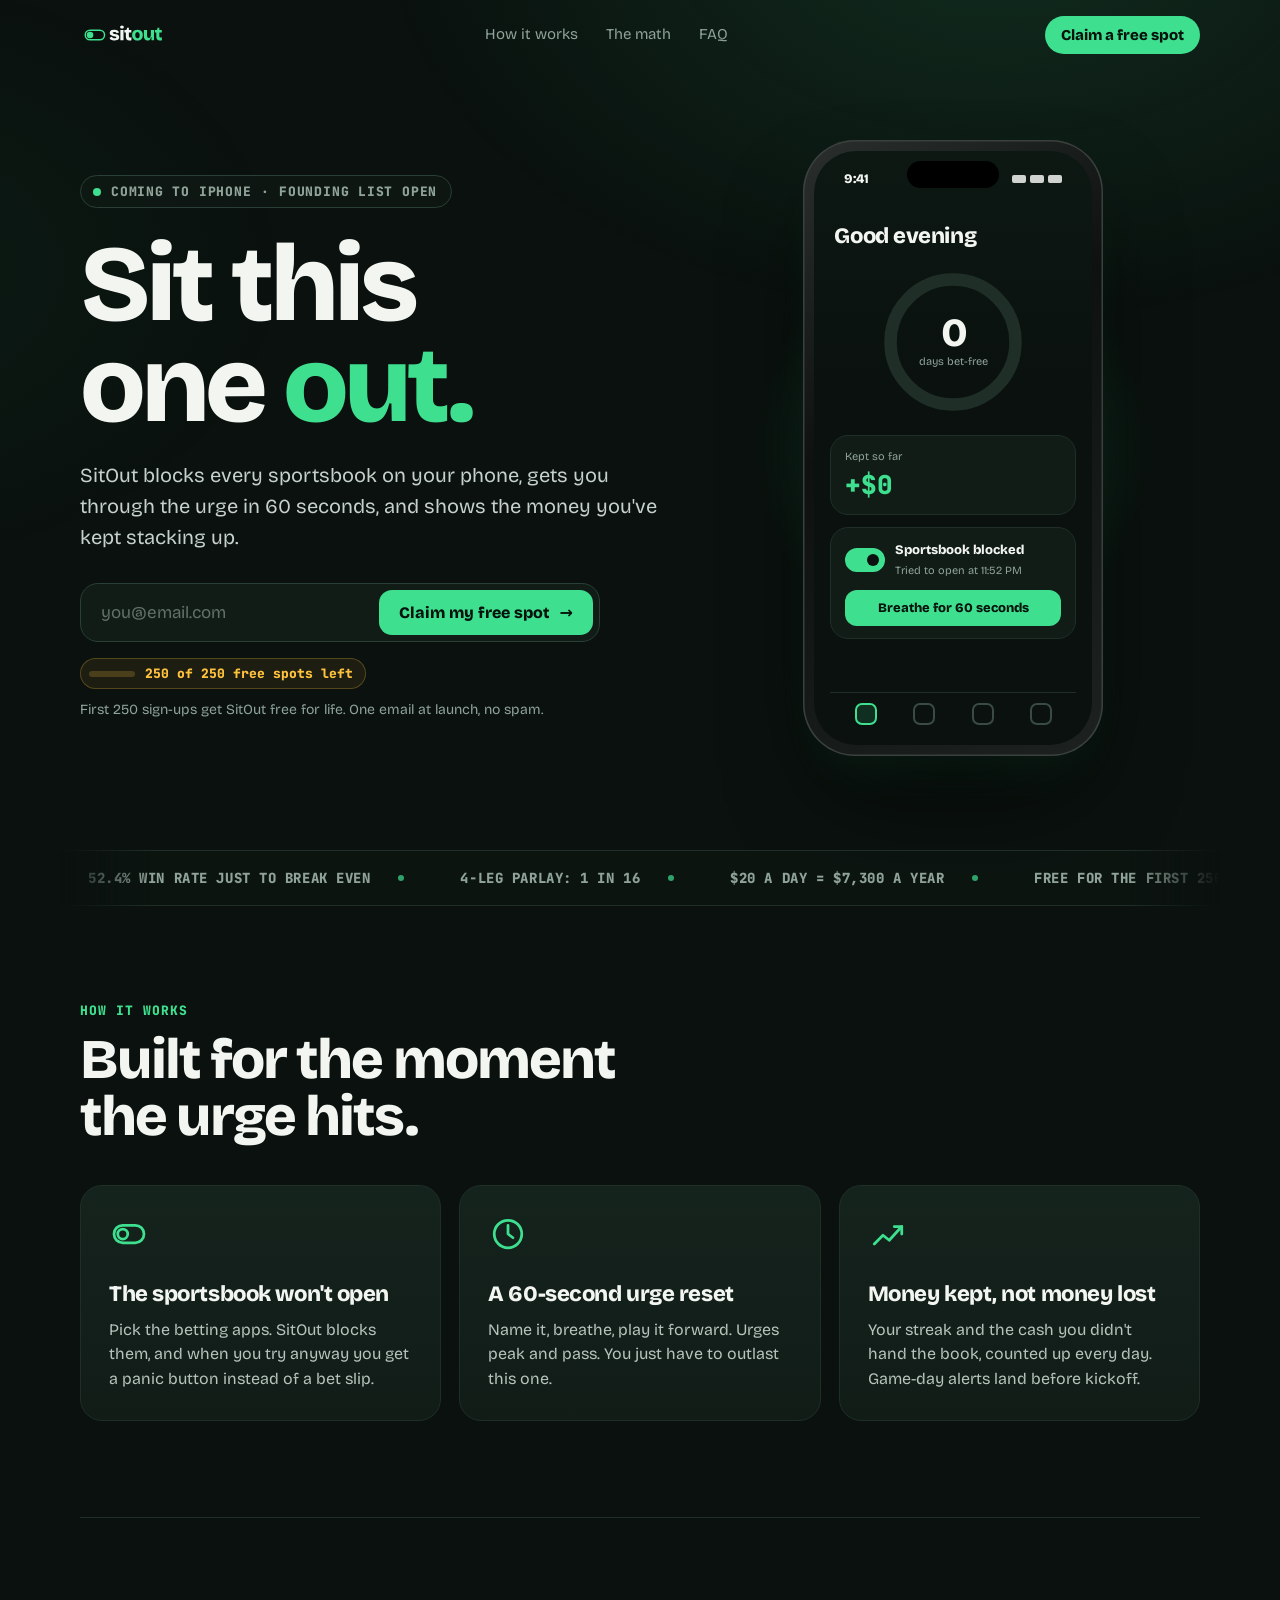
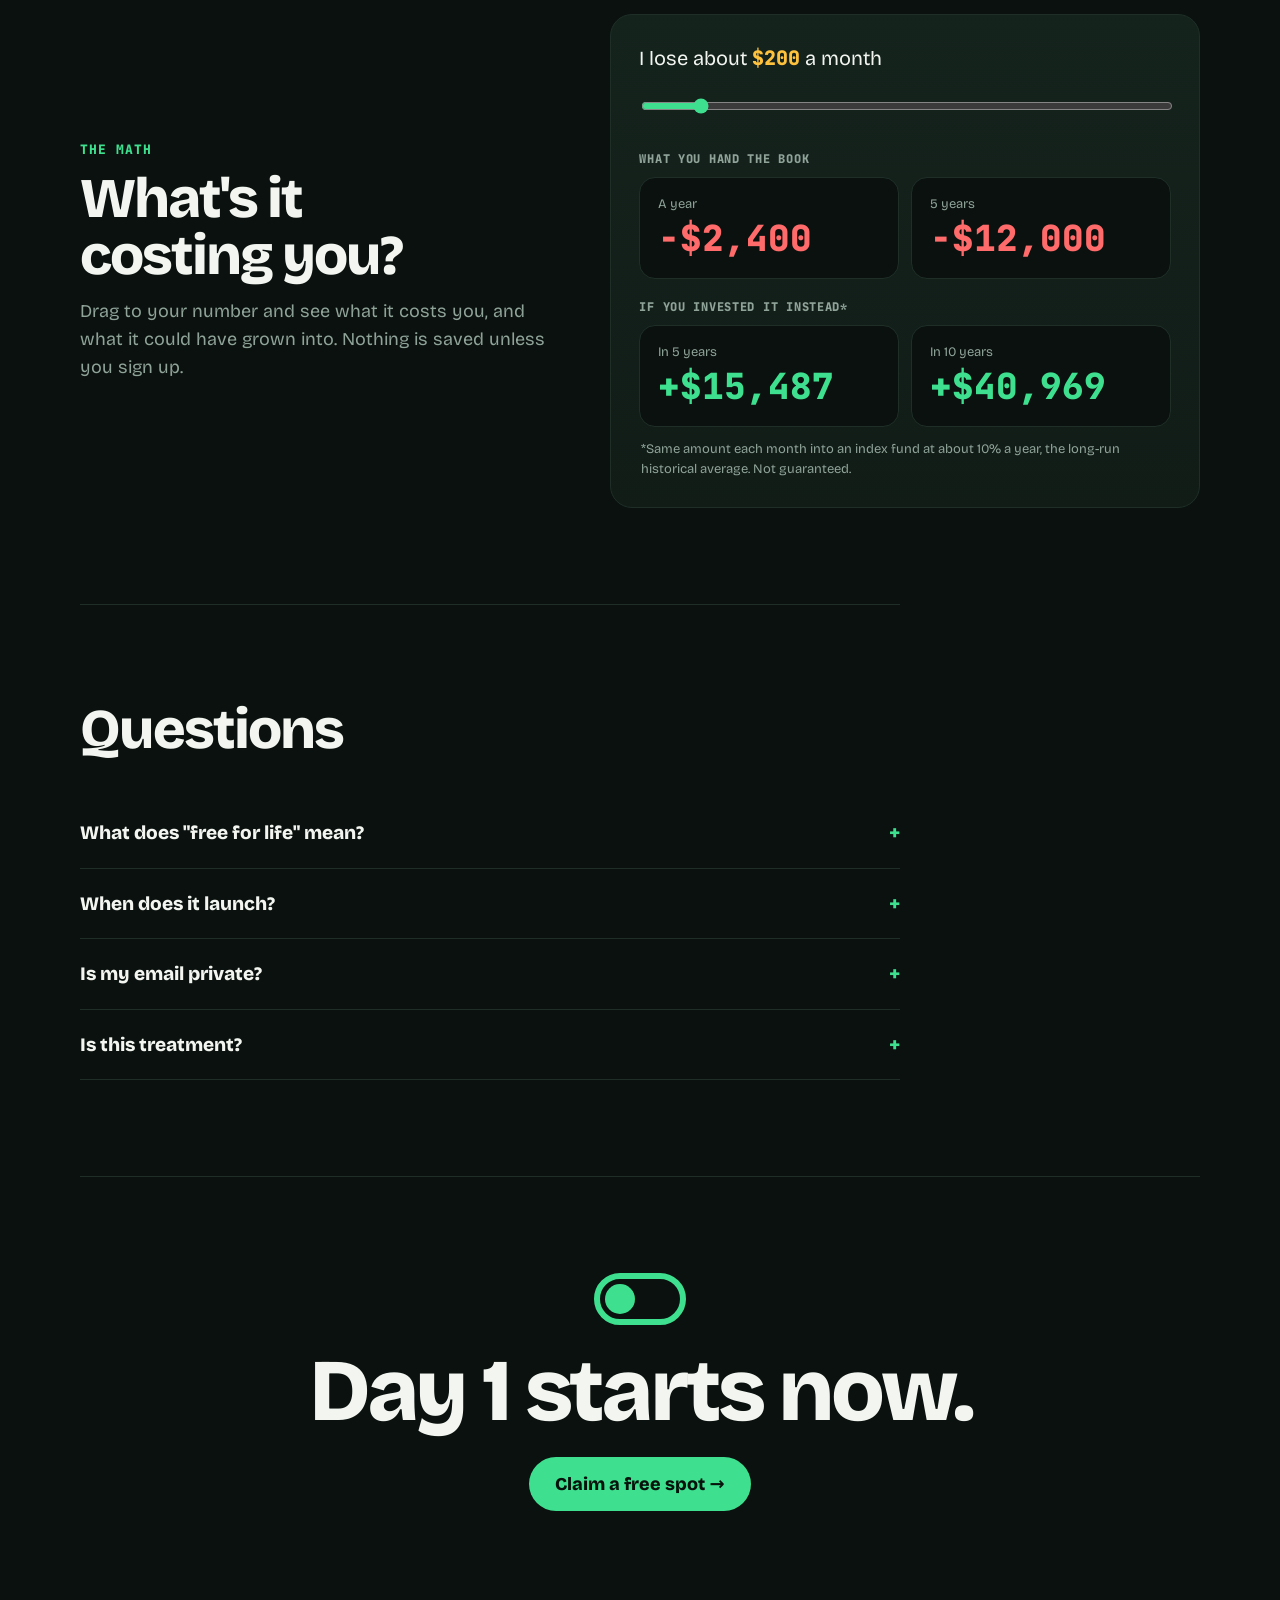
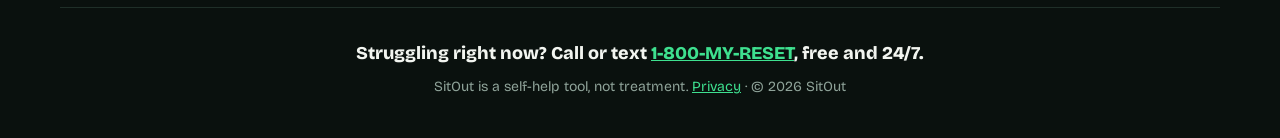
==== commit 1babeda3: "Version asset links" ====
--- a/index.html
+++ b/index.html
@@ -13,11 +13,11 @@
   <link rel="icon" type="image/png" href="assets/favicon.png">
   <link rel="apple-touch-icon" href="assets/apple-touch-icon.png">
   <link rel="preload" href="assets/fonts/bricolage-grotesque-latin-800-normal.woff2" as="font" type="font/woff2" crossorigin>
-  <link rel="stylesheet" href="assets/styles.css">
+  <link rel="stylesheet" href="assets/styles.css?v=6">
   <script>document.documentElement.classList.replace("no-js","js");try{if(sessionStorage.getItem("sitout-intro"))document.documentElement.classList.add("seen")}catch(e){}</script>
-  <script src="config.js"></script>
-  <script src="assets/motion.min.js" defer></script>
-  <script src="assets/app.js" defer></script>
+  <script src="config.js?v=6"></script>
+  <script src="assets/motion.min.js?v=14.0.0" defer></script>
+  <script src="assets/app.js?v=6" defer></script>
 </head>
 <body>
   <!-- Brand intro: the switch clicks off, the wordmark lands, the page wipes in -->
--- a/assets/styles.css
+++ b/assets/styles.css
@@ -59,30 +59,29 @@
 .headline em{font-style:normal;color:var(--green)}
 .lede{font-size:clamp(18px,1.6vw,20px);color:var(--body);max-width:31em;margin:0 0 30px;text-wrap:pretty}
 
-.founding{max-width:520px;margin:0 0 14px}
-.founding-row{display:flex;justify-content:space-between;align-items:baseline;gap:12px;flex-wrap:wrap;margin-bottom:10px;font-size:15px}
-.founding-row strong{font-weight:800}
-.spots{font:800 13px var(--mono);color:var(--amber);font-variant-numeric:tabular-nums;white-space:nowrap}
-.bar{height:8px;border-radius:99px;background:var(--line);overflow:hidden}
-.bar i{display:block;height:100%;width:0;background:linear-gradient(90deg,var(--amber),#ffd977);border-radius:99px}
-
 .card{background:linear-gradient(180deg,var(--panel-2),var(--panel));border:1px solid var(--line);border-radius:22px}
-.form{max-width:520px;padding:10px}
-.field{display:flex;gap:8px;flex-wrap:wrap}
-.field input{flex:1 1 220px;min-width:0;font:400 17px var(--display);color:var(--chalk);background:var(--night);border:1.5px solid var(--line);
-  border-radius:14px;padding:15px 16px;transition:border-color .2s,box-shadow .2s}
+.signup{max-width:520px;margin:0 0 16px}
+.field{display:flex;gap:6px;flex-wrap:wrap;background:var(--panel);border:1.5px solid var(--line-2);border-radius:18px;padding:6px;
+  transition:border-color .2s,box-shadow .2s}
+.field:focus-within{border-color:var(--green);box-shadow:0 0 0 4px rgba(62,224,143,.14)}
+.field input{flex:1 1 200px;min-width:0;font:400 17px var(--display);color:var(--chalk);background:transparent;border:0;padding:12px 12px 12px 14px;outline:none}
 .field input::placeholder{color:#5f7168}
-.field input:focus{border-color:var(--green);outline:none;box-shadow:0 0 0 4px rgba(62,224,143,.14)}
-button{font:800 16px var(--display);color:var(--green-ink);background:var(--green);border:0;border-radius:14px;padding:15px 20px;cursor:pointer;flex:0 0 auto;
+button{font:800 16px var(--display);color:var(--green-ink);background:var(--green);border:0;border-radius:13px;padding:13px 20px;cursor:pointer;flex:0 0 auto;
   display:inline-flex;align-items:center;justify-content:center;gap:10px;transition:transform .15s var(--ease),box-shadow .2s,filter .2s}
 button:hover{box-shadow:0 10px 30px -10px rgba(62,224,143,.7)}
 button:hover .btn-arrow{transform:translateX(3px)}
 button:active{transform:scale(.97)}
 .btn-arrow{transition:transform .2s var(--ease)}
 button[disabled]{opacity:.7;cursor:progress}
+.founding{max-width:520px;display:flex;flex-wrap:wrap;align-items:center;gap:10px 14px}
+.spots-pill{display:inline-flex;align-items:center;gap:10px;font:800 13px var(--mono);color:var(--amber);font-variant-numeric:tabular-nums;white-space:nowrap;
+  background:rgba(255,194,61,.08);border:1px solid rgba(255,194,61,.25);border-radius:99px;padding:6px 12px 6px 8px}
+.meter{width:46px;height:6px;border-radius:99px;background:rgba(255,194,61,.2);overflow:hidden;flex:0 0 auto}
+.meter i{display:block;height:100%;width:0;background:var(--amber);border-radius:99px}
+.founding-note{font-size:14px;color:var(--slate)}
 .hp{position:absolute;left:-9999px;width:1px;height:1px;overflow:hidden}
 .msg{min-height:0;margin:0 6px;font-size:14px}
-.msg:not(:empty){margin:10px 6px 0}
+.msg:not(:empty){margin:10px 4px 0}
 .msg.err{color:var(--red)} .msg.ok{color:var(--green)}
 .fine{font-size:13px;color:var(--slate);margin:8px 6px 4px}
 .done{max-width:520px;display:flex;gap:18px;align-items:center;padding:22px}
@@ -201,6 +200,7 @@
   section{padding-block:72px}
 }
 @media (max-width:520px){
+  .eb-extra{display:none}
   .field button{flex:1 1 100%}
   .headline{font-size:clamp(50px,15vw,72px)}
   .intro-word{font-size:52px}
